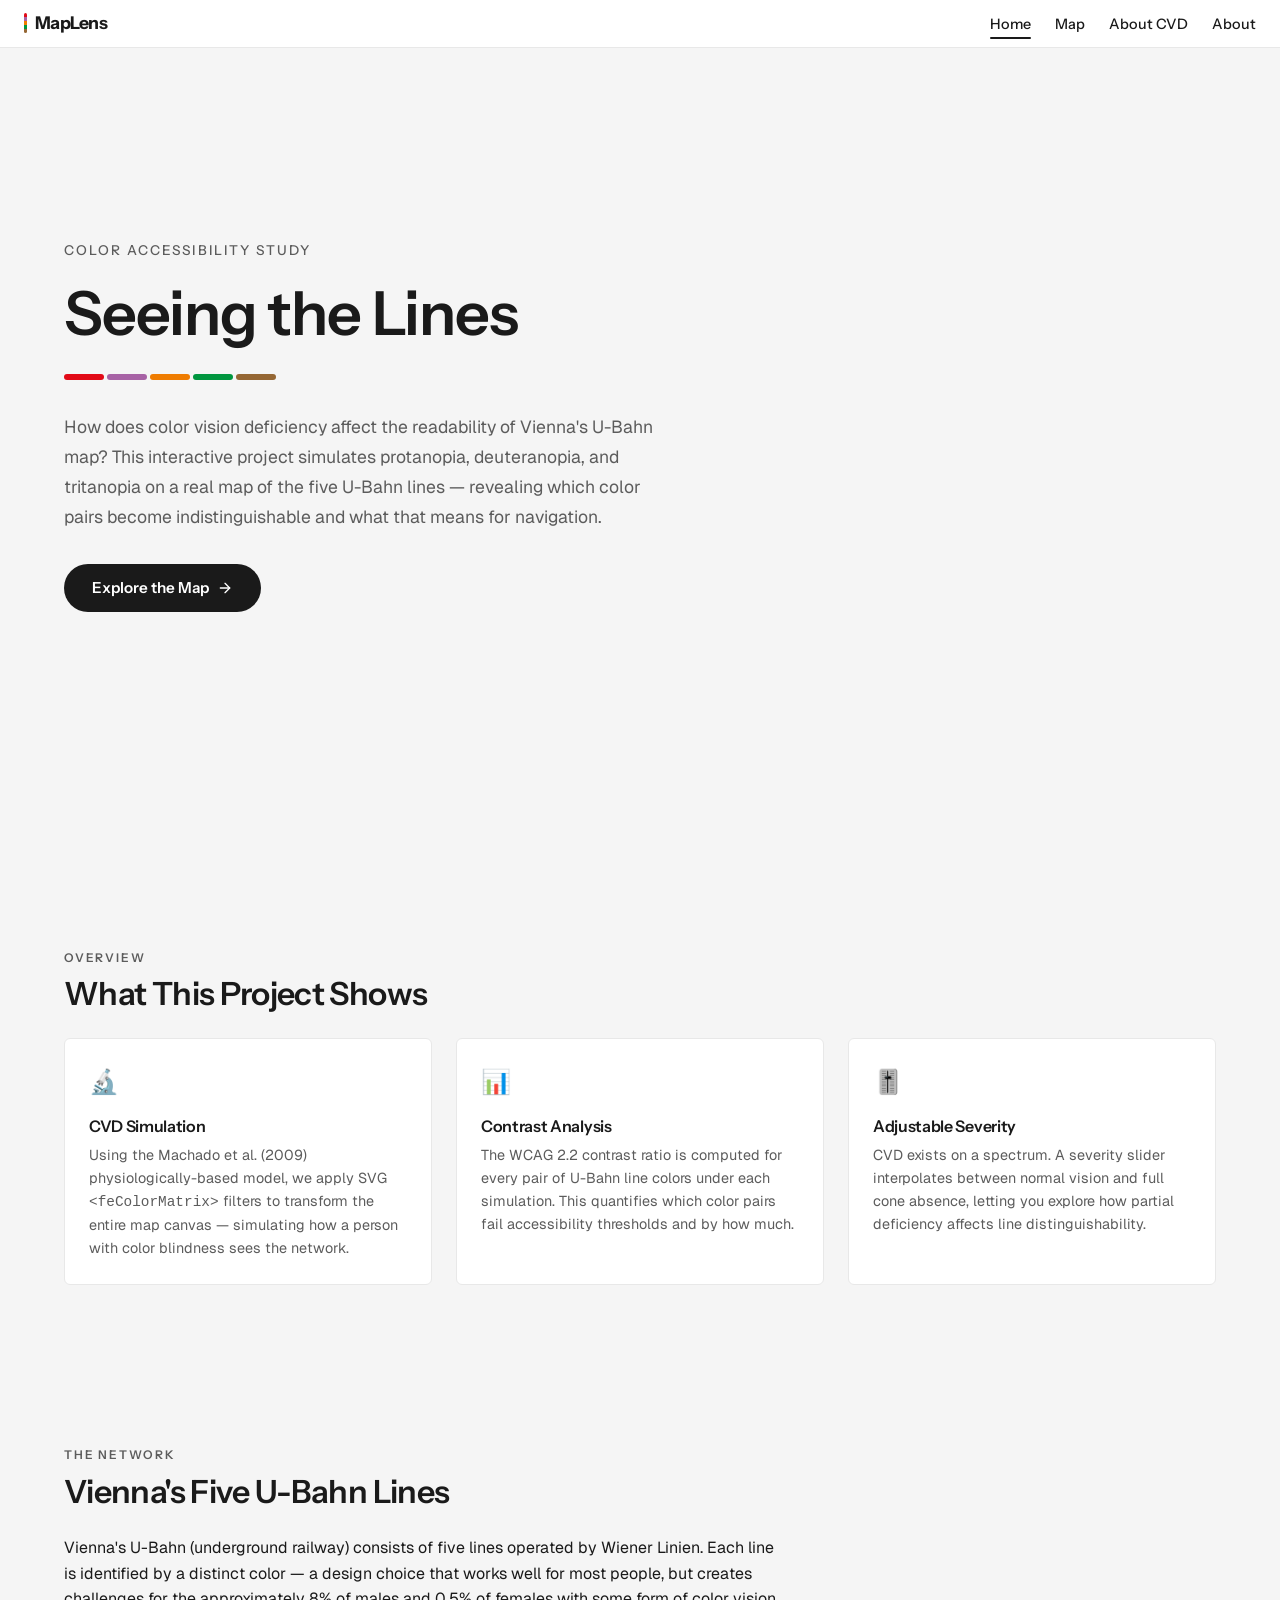
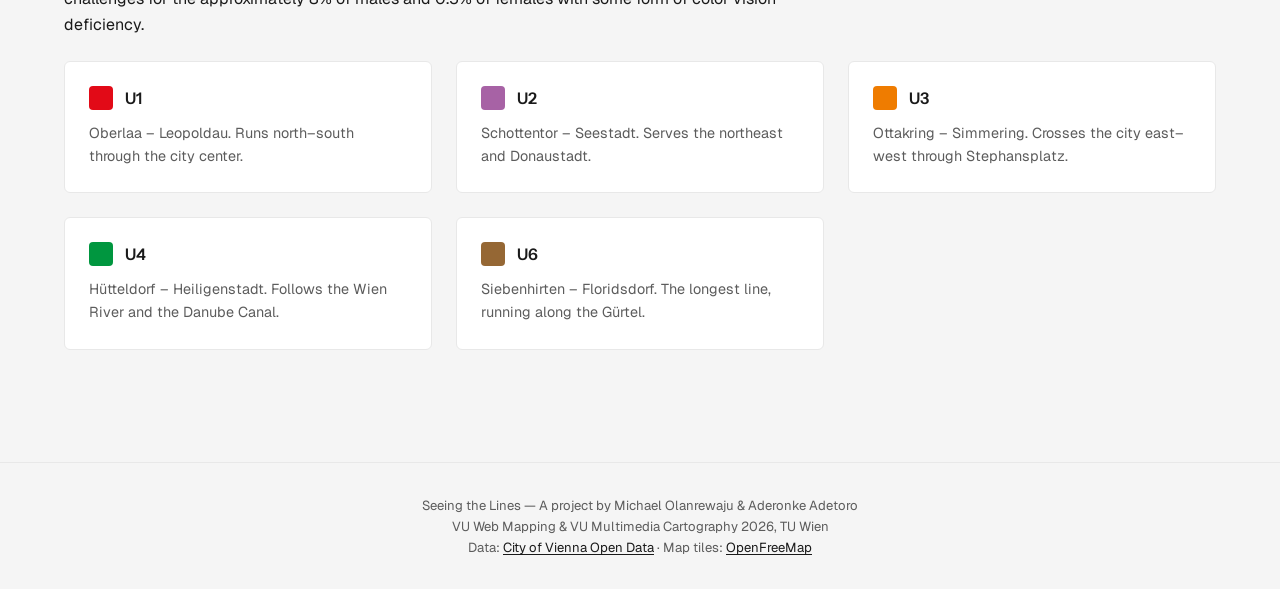
==== index.html @ b5b38052 "Update navigation logo text to "MapLens" and adjust font link in map.html" ====
<!DOCTYPE html>
<html lang="en">
<head>
    <meta charset="UTF-8">
    <meta name="viewport" content="width=device-width, initial-scale=1.0">
    <title>Seeing the Lines — Color Accessibility of Vienna's U-Bahn Map</title>
    <meta name="description" content="An interactive simulation of how color vision deficiency affects the readability of Vienna's U-Bahn network map.">
    <link rel="icon" type="image/jpg" href="Maplens.png" />

    <!-- Google Fonts: Instrument Sans (display), Geist (body) -->
    <link rel="preconnect" href="https://fonts.googleapis.com">
    <link rel="preconnect" href="https://fonts.gstatic.com" crossorigin>
    <link href="https://fonts.googleapis.com/css2?family=Geist:wght@400;500;600&family=Instrument+Sans:wght@400;500;600;700&display=swap" rel="stylesheet">

    <!-- Project stylesheet -->
    <link rel="stylesheet" href="style.css">
</head>
<body>

    <!-- ===== Navigation ===== -->
    <nav class="nav" aria-label="Main navigation">
        <a href="index.html" class="nav__logo">
            <span class="nav__logo-bar" aria-hidden="true"></span>
            MapLens
        </a>
        <button class="nav__toggle" aria-label="Toggle navigation menu">
            <span></span><span></span><span></span>
        </button>
        <ul class="nav__links">
            <li><a href="index.html" class="active">Home</a></li>
            <li><a href="map.html">Map</a></li>
            <li><a href="about-cvd.html">About CVD</a></li>
            <li><a href="about.html">About</a></li>
        </ul>
    </nav>


    <!-- ===== Hero Section ===== -->
    <main>
        <section class="hero" aria-label="Introduction">
            <p class="hero__subtitle">Color Accessibility Study</p>
            <h1 class="hero__title">Seeing the Lines</h1>

            <!-- U-Bahn color swatches — visual identity element -->
            <div class="hero__swatches" aria-hidden="true">
                <div class="hero__swatch" style="background: #E20A17;"></div>
                <div class="hero__swatch" style="background: #A762A5;"></div>
                <div class="hero__swatch" style="background: #EF7C00;"></div>
                <div class="hero__swatch" style="background: #00963F;"></div>
                <div class="hero__swatch" style="background: #956734;"></div>
            </div>

            <p class="hero__description">
                How does color vision deficiency affect the readability of 
                Vienna's U-Bahn map? This interactive project simulates 
                protanopia, deuteranopia, and tritanopia on a real map of the 
                five U-Bahn lines — revealing which color pairs become 
                indistinguishable and what that means for navigation.
            </p>

            <a href="map.html" class="hero__cta">
                Explore the Map
                <!-- Arrow icon (inline SVG for no external dependency) -->
                <svg xmlns="http://www.w3.org/2000/svg" viewBox="0 0 24 24" 
                     fill="none" stroke="currentColor" stroke-width="2" 
                     stroke-linecap="round" stroke-linejoin="round">
                    <line x1="5" y1="12" x2="19" y2="12"></line>
                    <polyline points="12 5 19 12 12 19"></polyline>
                </svg>
            </a>
        </section>


        <!-- ===== What This Project Shows ===== -->
        <section class="page-content section" aria-label="Project overview">
            <p class="section__label">Overview</p>
            <h2 class="section__title">What This Project Shows</h2>

            <div class="card-grid">
                <!-- Card 1: CVD Simulation -->
                <div class="card">
                    <div class="card__icon" aria-hidden="true">🔬</div>
                    <h3 class="card__title">CVD Simulation</h3>
                    <p class="card__text">
                        Using the Machado et al. (2009) physiologically-based model, 
                        we apply SVG <code>&lt;feColorMatrix&gt;</code> filters to 
                        transform the entire map canvas — simulating how a person 
                        with color blindness sees the network.
                    </p>
                </div>

                <!-- Card 2: Contrast Analysis -->
                <div class="card">
                    <div class="card__icon" aria-hidden="true">📊</div>
                    <h3 class="card__title">Contrast Analysis</h3>
                    <p class="card__text">
                        The WCAG 2.2 contrast ratio is computed for every pair of 
                        U-Bahn line colors under each simulation. This quantifies 
                        which color pairs fail accessibility thresholds and by 
                        how much.
                    </p>
                </div>

                <!-- Card 3: Severity Control -->
                <div class="card">
                    <div class="card__icon" aria-hidden="true">🎚️</div>
                    <h3 class="card__title">Adjustable Severity</h3>
                    <p class="card__text">
                        CVD exists on a spectrum. A severity slider interpolates 
                        between normal vision and full cone absence, letting you 
                        explore how partial deficiency affects line 
                        distinguishability.
                    </p>
                </div>
            </div>
        </section>


        <!-- ===== The Vienna U-Bahn Network ===== -->
        <section class="page-content section" aria-label="U-Bahn network">
            <p class="section__label">The Network</p>
            <h2 class="section__title">Vienna's Five U-Bahn Lines</h2>
            <p>
                Vienna's U-Bahn (underground railway) consists of five lines 
                operated by Wiener Linien. Each line is identified by a distinct 
                color — a design choice that works well for most people, but 
                creates challenges for the approximately 8% of males and 0.5% 
                of females with some form of color vision deficiency.
            </p>

            <div class="card-grid mt-lg">
                <div class="card">
                    <div style="display:flex; align-items:center; gap:12px; margin-bottom:12px;">
                        <span style="width:24px;height:24px;border-radius:4px;background:#E20A17;flex-shrink:0;"></span>
                        <h3 class="card__title" style="margin:0;">U1</h3>
                    </div>
                    <p class="card__text">Oberlaa – Leopoldau. Runs north–south through the city center.</p>
                </div>
                <div class="card">
                    <div style="display:flex; align-items:center; gap:12px; margin-bottom:12px;">
                        <span style="width:24px;height:24px;border-radius:4px;background:#A762A5;flex-shrink:0;"></span>
                        <h3 class="card__title" style="margin:0;">U2</h3>
                    </div>
                    <p class="card__text">Schottentor – Seestadt. Serves the northeast and Donaustadt.</p>
                </div>
                <div class="card">
                    <div style="display:flex; align-items:center; gap:12px; margin-bottom:12px;">
                        <span style="width:24px;height:24px;border-radius:4px;background:#EF7C00;flex-shrink:0;"></span>
                        <h3 class="card__title" style="margin:0;">U3</h3>
                    </div>
                    <p class="card__text">Ottakring – Simmering. Crosses the city east–west through Stephansplatz.</p>
                </div>
                <div class="card">
                    <div style="display:flex; align-items:center; gap:12px; margin-bottom:12px;">
                        <span style="width:24px;height:24px;border-radius:4px;background:#00963F;flex-shrink:0;"></span>
                        <h3 class="card__title" style="margin:0;">U4</h3>
                    </div>
                    <p class="card__text">Hütteldorf – Heiligenstadt. Follows the Wien River and the Danube Canal.</p>
                </div>
                <div class="card">
                    <div style="display:flex; align-items:center; gap:12px; margin-bottom:12px;">
                        <span style="width:24px;height:24px;border-radius:4px;background:#956734;flex-shrink:0;"></span>
                        <h3 class="card__title" style="margin:0;">U6</h3>
                    </div>
                    <p class="card__text">Siebenhirten – Floridsdorf. The longest line, running along the Gürtel.</p>
                </div>
            </div>
        </section>
    </main>


    <!-- ===== Footer ===== -->
    <footer class="footer">
        <p>
            Seeing the Lines — A project by Michael Olanrewaju &amp; Aderonke Adetoro<br>
            VU Web Mapping &amp; VU Multimedia Cartography 2026, TU Wien<br>
            Data: <a href="https://www.data.gv.at/" target="_blank" rel="noopener">City of Vienna Open Data</a> · 
            Map tiles: <a href="https://openfreemap.org/" target="_blank" rel="noopener">OpenFreeMap</a>
        </p>
    </footer>

    <!-- Navigation toggle script -->
    <script src="js/app.js"></script>
</body>
</html>
---- style.css ----
/* ---------- CSS Custom Properties (Design Tokens) ---------- */
:root {
    /* Grayscale palette */
    --color-bg: #f5f5f5;
    --color-bg-alt: #eaeaea;
    --color-surface: #ffffff;
    --color-text: #1a1a1a;
    --color-text-muted: #5c5c5c;
    --color-border: #d4d4d4;
    --color-border-light: #e8e8e8;

    /* Official Wiener Linien U-Bahn colors */
    --u1-color: #E20A17;
    /* Red */
    --u2-color: #A762A5;
    /* Purple/Violet */
    --u3-color: #EF7C00;
    /* Orange */
    --u4-color: #00963F;
    /* Green */
    --u6-color: #956734;
    /* Brown */

    /* Typography */
    --font-display: 'Instrument Sans', sans-serif;
    --font-body: 'Geist', sans-serif;

    /* Spacing scale (4px base) */
    --space-xs: 4px;
    --space-sm: 8px;
    --space-md: 16px;
    --space-lg: 24px;
    --space-xl: 32px;
    --space-2xl: 48px;
    --space-3xl: 64px;

    /* Layout */
    --max-width: 1200px;
    --nav-height: 48px;
    --border-radius: 6px;

    /* Transitions */
    --transition-fast: 150ms ease;
    --transition-base: 250ms ease;
}


/* ---------- Reset & Base ---------- */
*,
*::before,
*::after {
    margin: 0;
    padding: 0;
    box-sizing: border-box;
}

html {
    font-size: 16px;
    scroll-behavior: smooth;
    -webkit-font-smoothing: antialiased;
    -moz-osx-font-smoothing: grayscale;
}

body {
    font-family: var(--font-body);
    color: var(--color-text);
    background-color: var(--color-bg);
    line-height: 1.6;
    min-height: 100vh;
}

img {
    max-width: 100%;
    height: auto;
    display: block;
}

a {
    color: var(--color-text);
    text-decoration: none;
    transition: opacity var(--transition-fast);
}

a:hover {
    opacity: 0.7;
}


/* ---------- Typography ---------- */
h1,
h2,
h3,
h4 {
    font-family: var(--font-display);
    font-weight: 600;
    line-height: 1.2;
    letter-spacing: -0.02em;
}

h1 {
    font-size: clamp(1.8rem, 4vw, 2.8rem);
}

h2 {
    font-size: clamp(1.4rem, 3vw, 2rem);
}

h3 {
    font-size: clamp(1.1rem, 2vw, 1.4rem);
}

p {
    max-width: 65ch;
    /* Optimal line length for readability */
}


/* ---------- Navigation ---------- */
.nav {
    position: fixed;
    top: 0;
    left: 0;
    right: 0;
    height: var(--nav-height);
    background: var(--color-surface);
    border-bottom: 1px solid var(--color-border-light);
    display: flex;
    align-items: center;
    justify-content: space-between;
    padding: 0 var(--space-lg);
    z-index: 1000;
}

.nav__logo {
    font-family: var(--font-display);
    font-size: 1.1rem;
    font-weight: 700;
    letter-spacing: -0.03em;
    display: flex;
    align-items: center;
    gap: var(--space-sm);
}

/* Small colored bar next to logo — visual identity element */
.nav__logo-bar {
    width: 3px;
    height: 20px;
    border-radius: 2px;
    background: linear-gradient(to bottom,
            var(--u1-color) 0%,
            var(--u1-color) 20%,
            var(--u2-color) 20%,
            var(--u2-color) 40%,
            var(--u3-color) 40%,
            var(--u3-color) 60%,
            var(--u4-color) 60%,
            var(--u4-color) 80%,
            var(--u6-color) 80%,
            var(--u6-color) 100%);
}

.nav__links {
    display: flex;
    gap: var(--space-lg);
    list-style: none;
}

.nav__links a {
    font-family: var(--font-display);
    font-size: 0.9rem;
    font-weight: 500;
    padding: var(--space-xs) 0;
    position: relative;
}

/* Active page underline indicator */
.nav__links a.active::after {
    content: '';
    position: absolute;
    bottom: -2px;
    left: 0;
    right: 0;
    height: 2px;
    background: var(--color-text);
    border-radius: 1px;
}

/* Mobile hamburger menu button */
.nav__toggle {
    display: none;
    background: none;
    border: none;
    cursor: pointer;
    padding: var(--space-sm);
}

.nav__toggle span {
    display: block;
    width: 22px;
    height: 2px;
    background: var(--color-text);
    margin: 5px 0;
    transition: var(--transition-base);
}


/* ---------- Page Layout ---------- */
.page-content {
    margin-top: var(--nav-height);
    padding: var(--space-2xl) var(--space-lg);
    max-width: var(--max-width);
    margin-left: auto;
    margin-right: auto;
}


/* ---------- Hero Section (index.html) ---------- */
.hero {
    min-height: calc(100vh - var(--nav-height));
    display: flex;
    flex-direction: column;
    justify-content: center;
    align-items: flex-start;
    padding: var(--space-3xl) var(--space-lg);
    max-width: var(--max-width);
    margin: 0 auto;
}

.hero__subtitle {
    font-family: var(--font-display);
    font-size: 0.85rem;
    font-weight: 500;
    text-transform: uppercase;
    letter-spacing: 0.15em;
    color: var(--color-text-muted);
    margin-bottom: var(--space-md);
}

.hero__title {
    font-size: clamp(2.2rem, 5vw, 3.8rem);
    margin-bottom: var(--space-lg);
    max-width: 14ch;
}

.hero__description {
    font-size: 1.1rem;
    color: var(--color-text-muted);
    max-width: 50ch;
    margin-bottom: var(--space-xl);
    line-height: 1.7;
}

/* Color swatch strip on the hero page */
.hero__swatches {
    display: flex;
    gap: 3px;
    margin-bottom: var(--space-xl);
}

.hero__swatch {
    width: 40px;
    height: 6px;
    border-radius: 3px;
}

.hero__cta {
    display: inline-flex;
    align-items: center;
    gap: var(--space-sm);
    font-family: var(--font-display);
    font-weight: 600;
    font-size: 0.95rem;
    padding: 12px 28px;
    background: var(--color-text);
    color: var(--color-surface);
    border-radius: 32px;
    transition: var(--transition-base);
}

.hero__cta:hover {
    opacity: 1;
    transform: translateY(-1px);
    box-shadow: 0 4px 12px rgba(28, 28, 28, 0.15);
}

.hero__cta svg {
    width: 16px;
    height: 16px;
}


/* ---------- Section blocks ---------- */
.section {
    margin-bottom: var(--space-3xl);
}

.section__label {
    font-family: var(--font-display);
    font-size: 0.75rem;
    font-weight: 600;
    text-transform: uppercase;
    letter-spacing: 0.15em;
    color: var(--color-text-muted);
    margin-bottom: var(--space-sm);
}

.section__title {
    margin-bottom: var(--space-lg);
}


/* ---------- Card grid ---------- */
.card-grid {
    display: grid;
    grid-template-columns: repeat(auto-fit, minmax(280px, 1fr));
    gap: var(--space-lg);
    margin-top: var(--space-lg);
}

.card {
    background: var(--color-surface);
    border: 1px solid var(--color-border-light);
    border-radius: var(--border-radius);
    padding: var(--space-lg);
    transition: var(--transition-base);
}

.card:hover {
    box-shadow: 0 2px 12px rgba(0, 0, 0, 0.06);
}

.card__icon {
    font-size: 1.5rem;
    margin-bottom: var(--space-md);
}

.card__title {
    font-family: var(--font-display);
    font-size: 1rem;
    font-weight: 600;
    margin-bottom: var(--space-sm);
}

.card__text {
    font-size: 0.9rem;
    color: var(--color-text-muted);
    line-height: 1.6;
}


/* ---------- Map page ---------- */
.map-body {
    overflow: hidden;
}

.map-wrap {
    position: fixed;
    top: var(--nav-height);
    left: 0;
    right: 0;
    bottom: 0;
}

#map {
    width: 100%;
    height: 100%;
}

/* =====================================================
   SIMULATOR PANEL  (top-left, 297×330px from Figma)
   ===================================================== */
.sim-panel {
    position: absolute;
    top: 14px;
    left: 14px;
    width: 340px;
    border-radius: 12px;
    overflow: hidden;
    box-shadow: 0 2px 12px rgba(0, 0, 0, 0.12), 0 0 0 1px rgba(0, 0, 0, 0.07);
    z-index: 100;
}

/* Header: 297×40px, padding 10px all sides, gap 16px */
.sim-panel__header {
    display: flex;
    align-items: center;
    justify-content: space-between;
    padding: 10px;
    background: #ffffff;
    gap: 16px;
    min-height: 40px;
}


.sim-panel__logo-text {
    font-family: var(--font-body);
    font-size: 14px;
    font-weight: 500;
    line-height: 16px;
    color: #111419;
}

.sim-panel__collapse {
    background: none;
    border: none;
    cursor: pointer;
    padding: 0;
    display: flex;
    align-items: center;
    justify-content: center;
    flex-shrink: 0;
    opacity: 0.75;
    transition: opacity 150ms ease;
}

.sim-panel__collapse:hover {
    opacity: 1;
}

/* Body: 297×290px, border-top 1px #f9f9fa, padding 8 10 10 10, gap 16 */
.sim-panel__body {
    background: #ffffff;
    border-top: 1px solid #eeeeee;
    padding: 8px 10px 10px;
    display: flex;
    flex-direction: column;
    gap: 16px;
}

.sim-panel__body.hidden {
    display: none;
}

/* Each logical group within the body, gap 8px */
.sim-group {
    display: flex;
    flex-direction: column;
    gap: 8px;
}

/* Description text: Inter 500 12px, #333b4a, lh 16px */
.sim-desc {
    font-family: 'Inter', sans-serif;
    font-size: 12px;
    font-weight: 500;
    line-height: 16px;
    color: #333b4a;
    max-width: none;
    margin: 0;
}

/* Section label: Geist 600 12px, #333b4a, lh 16px */
.sim-label {
    font-family: 'Geist', sans-serif;
    font-size: 12px;
    font-weight: 600;
    line-height: 16px;
    color: #333b4a;
    max-width: none;
    margin: 0;
}

/* =====================================================
   SEGMENTED TABS  (277×28px container, bg #ebedf0, r=4, p=2, gap=4)
   Active tab: white bg, border #dbdde3, #111419 text
   Inactive: transparent bg, #768196 text
   Dividers between tabs: 1px #dbdde3 line
   ===================================================== */
.seg-tabs {
    position: relative;
    display: flex;
    align-items: center;
    background: #ebedf0;
    border-radius: 4px;
    padding: 2px;
    gap: 0;
}

/* Sliding pill — moves via CSS custom props set from JS */
.seg-tabs::before {
    content: '';
    position: absolute;
    top: 2px;
    left: 2px;
    height: calc(100% - 4px);
    width: var(--tab-width, 0px);
    transform: translateX(var(--tab-offset, 0px));
    background: #ffffff;
    border-radius: 3px;
    border: 1px solid #dbdde3;
    transition: transform 220ms cubic-bezier(0.4, 0, 0.2, 1),
                width 220ms cubic-bezier(0.4, 0, 0.2, 1);
    pointer-events: none;
    z-index: 0;
}

/* Suppress transition on initial paint */
.seg-tabs[style*="--no-transition"]::before {
    transition: none;
}

.seg-tab {
    position: relative;
    z-index: 1;
    flex: 1;
    padding: 4px 8px;
    border: 1px solid transparent;
    border-radius: 4px;
    background: transparent;
    cursor: pointer;
    font-family: 'Inter', sans-serif;
    font-size: 12px;
    font-weight: 500;
    line-height: 16px;
    color: #768196;
    transition: color 220ms ease;
    white-space: nowrap;
    text-align: center;
}

.seg-tab.active {
    color: #111419;
}

/* Thin divider between tabs */
.seg-divider {
    display: block;
    width: 1px;
    height: 16px;
    background: #dbdde3;
    flex-shrink: 0;
    transition: opacity 220ms ease;
    z-index: 1;
}

/* Hide divider adjacent to the active tab */
.seg-tab.active + .seg-divider,
.seg-divider:has(+ .seg-tab.active) {
    opacity: 0;
}

/* =====================================================
   SEVERITY SLIDER  (Frame 1000002502: 277×22px)
   Track: 220×12px — base #e2e4e8, active #02051f
   Knob: 12×12px white circle, border #747c90 0.2px
   Badge: 40×22px, bg #ebedf0, r=4, Geist 500 11px
   ===================================================== */
.slider-sublabels {
    display: flex;
    justify-content: space-between;
}

.slider-sublabels span {
    font-family: 'Geist', sans-serif;
    font-size: 11px;
    font-weight: 400;
    line-height: 14px;
    color: #333b4a;
}

.slider-row {
    display: flex;
    align-items: center;
    gap: 17px;
}

input[type="range"] {
    -webkit-appearance: none;
    appearance: none;
    flex: 1;
    height: 4px;
    background: linear-gradient(to right, #02051f 50%, #e2e4e8 50%);
    border-radius: 2px;
    outline: none;
    cursor: pointer;
}

input[type="range"]::-webkit-slider-thumb {
    -webkit-appearance: none;
    width: 12px;
    height: 12px;
    border-radius: 50%;
    background: #ffffff;
    cursor: pointer;
    border: 0.2px solid #747c90;
    box-shadow: 0 1px 4px rgba(0, 0, 0, 0.18);
}

input[type="range"]::-moz-range-thumb {
    width: 12px;
    height: 12px;
    border-radius: 50%;
    background: #ffffff;
    cursor: pointer;
    border: 0.2px solid #747c90;
    box-shadow: 0 1px 4px rgba(0, 0, 0, 0.18);
    border: none;
}

/* Percentage badge: 40×22px, bg #ebedf0, r=4, p=4 8, Geist 500 11px */
.severity-badge {
    background: #ebedf0;
    border-radius: 4px;
    padding: 4px 8px;
    font-family: 'Geist', sans-serif;
    font-size: 11px;
    font-weight: 500;
    line-height: 14px;
    color: #111419;
    white-space: nowrap;
    flex-shrink: 0;
    min-width: 40px;
    text-align: center;
}

/* =====================================================
   CVD INFO BOX  (277×80px, bg #f9f9fa, border 0.5px #dbdde3, r=8, p=8)
   Inter 500 12px, lh 16px, color #333b4a
   Title bold #111419
   ===================================================== */
.cvd-info-box {
    background: #f9f9fa;
    border: 0.5px solid #dbdde3;
    border-radius: 8px;
    padding: 8px;
    font-family: 'Inter', sans-serif;
    font-size: 12px;
    font-weight: 500;
    line-height: 16px;
    color: #333b4a;
}

.cvd-info-box__title {
    font-weight: 700;
    color: #111419;
}

/* =====================================================
   MAP CONTROLS  (top-right, Frame 20: 40×196px, gap=16)
   Sidebar btn: 40×40, r=32 (full circle), white bg
   Zoom group: + top r=26.67 top only, − bottom no radius, border #dbdde3 0.6px
   Compass: 40×40, r=32 (full circle), white bg, gap=20 below zoom
   ===================================================== */
.map-controls {
    position: absolute;
    top: 16px;
    right: 16px;
    display: flex;
    flex-direction: column;
    align-items: center;
    gap: 16px;
    z-index: 100;
}

.map-ctrl {
    width: 40px;
    height: 40px;
    background: #ffffff;
    border: none;
    cursor: pointer;
    display: flex;
    align-items: center;
    justify-content: center;
    transition: background 150ms ease;
    box-shadow: 0 1px 4px rgba(0, 0, 0, 0.08), 0 0 0 1px rgba(0, 0, 0, 0.06);
}

.map-ctrl:hover {
    background: #f5f5f7;
}

/* Fully-rounded buttons */
.map-ctrl--round {
    border-radius: 32px;
}

/* Zoom group: + and − share one rounded-rectangle shape */
.map-ctrl-zoom {
    display: flex;
    flex-direction: column;
    box-shadow: 0 1px 4px rgba(0, 0, 0, 0.08), 0 0 0 1px rgba(0, 0, 0, 0.06);
    border-radius: 26.67px 26.67px 0 0;
    overflow: hidden;
}

.map-ctrl-zoom .map-ctrl {
    box-shadow: none;
    border-radius: 0;
}

.map-ctrl--zoom-in {
    border-radius: 26.67px 26.67px 0 0 !important;
    border-bottom: 0.6px solid #dbdde3 !important;
}

.map-ctrl--zoom-out {
    border-radius: 0px 0px 26.67px 26.67px !important;
}

/* =====================================================
   LEGEND PILL  (bottom-center, Frame 33: 493×30px)
   bg #ffffff, r=8, p=8, gap=16, HORIZONTAL
   Each item: [orig 14×14 r=4] [1px divider #333b4a] [sim 14×14 r=4] [Geist 600 11px label]
   gap between swatches group and label: 4px
   ===================================================== */
.legend-bar {
    position: absolute;
    bottom: 20px;
    left: 50%;
    transform: translateX(-50%);
    display: flex;
    align-items: center;
    gap: 16px;
    background: #ffffff;
    border-radius: 8px;
    padding: 8px;
    box-shadow: 0 0px 16px 8px rgba(37, 42, 52, 0.05);
    z-index: 100;
    white-space: nowrap;
}

.legend-bar__item {
    display: flex;
    align-items: center;
    gap: 3px;
}

.legend-bar__orig,
.legend-bar__sim {
    display: block;
    width: 14px;
    height: 14px;
    flex-shrink: 0;
}

.legend-bar__orig {
    border-radius: 4px;
}

.legend-bar__sim {
    border-radius: 4px;
    transition: background-color 250ms ease;
}

/* Short horizontal line between orig and sim swatches */
.legend-bar__line {
    display: block;
    width: 10px;
    height: 1.5px;
    background: #9aa0ab;
    flex-shrink: 0;
}

/* Normal mode: hide the sim swatch and connecting line */
.legend-bar--normal .legend-bar__line,
.legend-bar--normal .legend-bar__sim {
    display: none;
}

/* Label: Geist 600 11px, lh=14px, #111419 */
.legend-bar__name {
    font-family: 'Geist', sans-serif;
    font-size: 11px;
    font-weight: 600;
    line-height: 14px;
    color: #111419;
}


/* ---------- Content Pages ---------- */
.content-page {
    padding-top: var(--space-2xl);
    padding-bottom: var(--space-3xl);
}

.content-page h2 {
    margin-top: var(--space-2xl);
    margin-bottom: var(--space-md);
}

.content-page h3 {
    margin-top: var(--space-xl);
    margin-bottom: var(--space-sm);
}

.content-page p {
    margin-bottom: var(--space-md);
    color: var(--color-text-muted);
}

.content-page ul,
.content-page ol {
    margin-bottom: var(--space-md);
    padding-left: var(--space-lg);
    color: var(--color-text-muted);
}

.content-page li {
    margin-bottom: var(--space-sm);
}

/* Reference list styling */
.references {
    list-style: none;
    padding-left: 0;
}

.references li {
    padding-left: var(--space-lg);
    text-indent: calc(-1 * var(--space-lg));
    font-size: 0.88rem;
    line-height: 1.7;
    margin-bottom: var(--space-md);
}


/* ---------- Footer ---------- */
.footer {
    border-top: 1px solid var(--color-border-light);
    padding: var(--space-xl) var(--space-lg);
    text-align: center;
    font-size: 0.82rem;
    color: var(--color-text-muted);
    display: flex;
    justify-content: center;
    align-items: center;
    gap: var(--space-sm);
    flex-wrap: wrap;
}

.footer a {
    text-decoration: underline;
    text-underline-offset: 2px;
}


/* ---------- Responsive Breakpoints ---------- */

@media (max-width: 600px) {
    .nav__toggle {
        display: block;
    }

    .nav__links {
        display: none;
        position: absolute;
        top: var(--nav-height);
        left: 0;
        right: 0;
        background: var(--color-surface);
        flex-direction: column;
        padding: var(--space-md) var(--space-lg);
        border-bottom: 1px solid var(--color-border-light);
        gap: var(--space-md);
        z-index: 1001;
    }

    .nav__links.open {
        display: flex;
    }

    .sim-panel {
        left: 8px;
        top: 8px;
        width: calc(100vw - 16px);
        max-width: 297px;
    }

    .map-controls {
        top: 8px;
        right: 8px;
    }

    .legend-bar {
        bottom: 12px;
        gap: 10px;
        padding: 7px 10px;
        flex-wrap: wrap;
        justify-content: center;
        max-width: calc(100vw - 32px);
    }

    .hero {
        padding: var(--space-xl) var(--space-md);
    }

    .hero__title {
        font-size: 1.8rem;
    }

    .card-grid {
        grid-template-columns: 1fr;
    }
}


/* ---------- Utility Classes ---------- */
.visually-hidden {
    position: absolute;
    width: 1px;
    height: 1px;
    margin: -1px;
    padding: 0;
    overflow: hidden;
    clip: rect(0, 0, 0, 0);
    border: 0;
}

.text-muted {
    color: var(--color-text-muted);
}

.mt-lg {
    margin-top: var(--space-lg);
}

.mb-lg {
    margin-bottom: var(--space-lg);
}
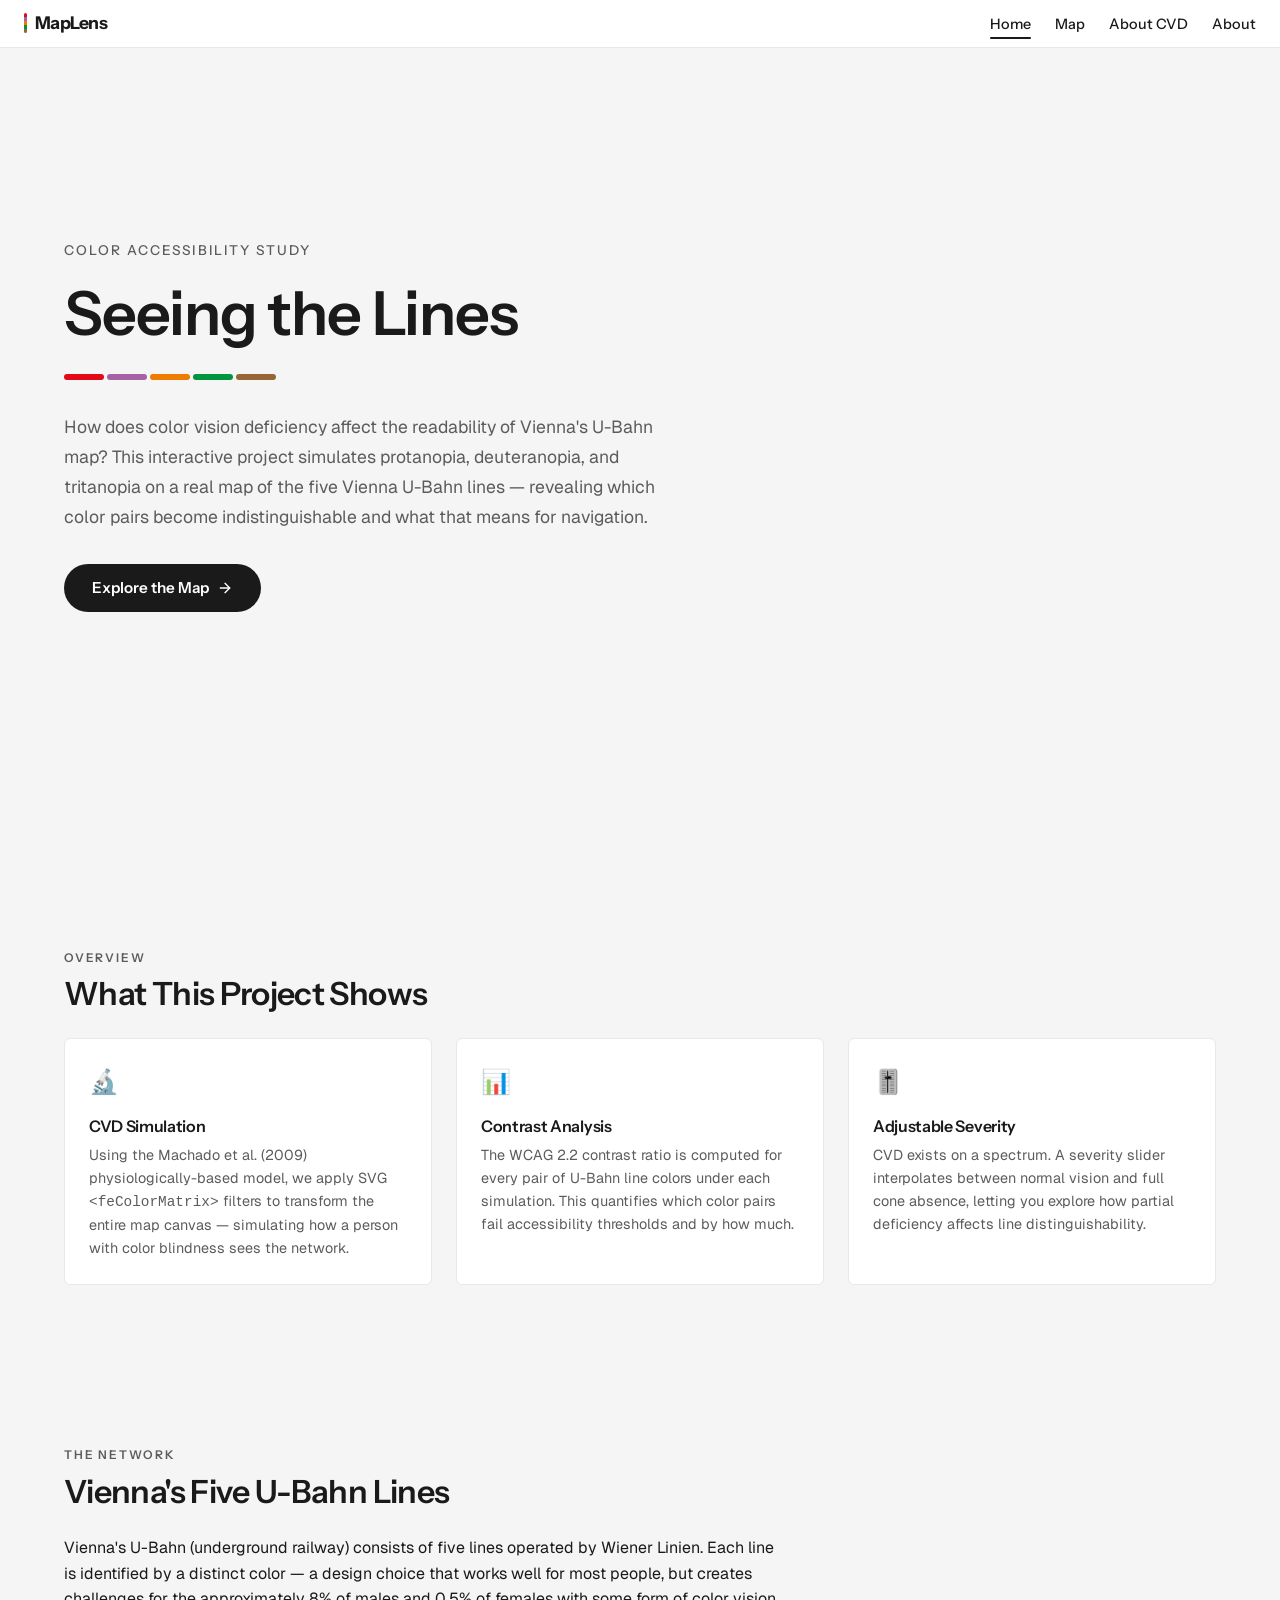
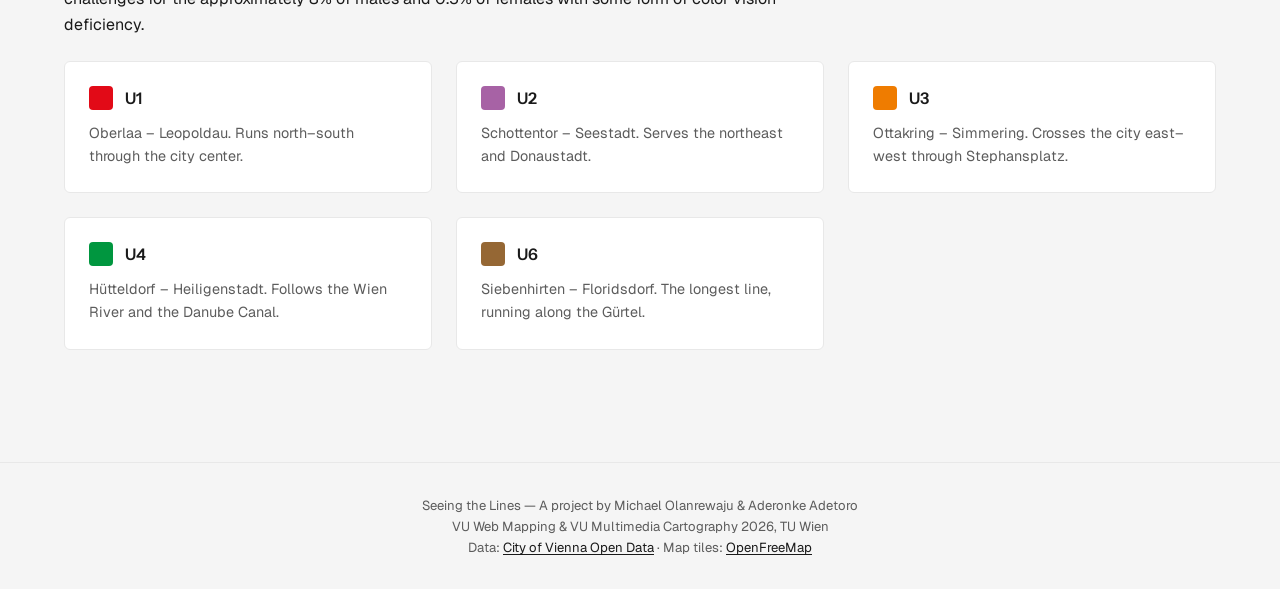
==== commit 8489ceb3: "all codes and README updated for functionality and page content consistency" ====
--- a/index.html
+++ b/index.html
@@ -3,7 +3,7 @@
 <head>
     <meta charset="UTF-8">
     <meta name="viewport" content="width=device-width, initial-scale=1.0">
-    <title>Seeing the Lines — Color Accessibility of Vienna's U-Bahn Map</title>
+    <title>MapLens — Color Accessibility of Vienna's U-Bahn Map</title>
     <meta name="description" content="An interactive simulation of how color vision deficiency affects the readability of Vienna's U-Bahn network map.">
     <link rel="icon" type="image/jpg" href="Maplens.png" />
 
@@ -17,7 +17,7 @@
 </head>
 <body>
 
-    <!-- ===== Navigation ===== -->
+    <!-- Navigation -->
     <nav class="nav" aria-label="Main navigation">
         <a href="index.html" class="nav__logo">
             <span class="nav__logo-bar" aria-hidden="true"></span>
@@ -35,7 +35,7 @@
     </nav>
 
 
-    <!-- ===== Hero Section ===== -->
+    <!-- Hero Section -->
     <main>
         <section class="hero" aria-label="Introduction">
             <p class="hero__subtitle">Color Accessibility Study</p>
@@ -54,7 +54,7 @@
                 How does color vision deficiency affect the readability of 
                 Vienna's U-Bahn map? This interactive project simulates 
                 protanopia, deuteranopia, and tritanopia on a real map of the 
-                five U-Bahn lines — revealing which color pairs become 
+                five Vienna U-Bahn lines — revealing which color pairs become 
                 indistinguishable and what that means for navigation.
             </p>
 
@@ -71,7 +71,7 @@
         </section>
 
 
-        <!-- ===== What This Project Shows ===== -->
+        <!-- What This Project Shows -->
         <section class="page-content section" aria-label="Project overview">
             <p class="section__label">Overview</p>
             <h2 class="section__title">What This Project Shows</h2>
@@ -116,7 +116,7 @@
         </section>
 
 
-        <!-- ===== The Vienna U-Bahn Network ===== -->
+        <!-- The Vienna U-Bahn Network -->
         <section class="page-content section" aria-label="U-Bahn network">
             <p class="section__label">The Network</p>
             <h2 class="section__title">Vienna's Five U-Bahn Lines</h2>
@@ -169,7 +169,7 @@
     </main>
 
 
-    <!-- ===== Footer ===== -->
+    <!-- Footer -->
     <footer class="footer">
         <p>
             Seeing the Lines — A project by Michael Olanrewaju &amp; Aderonke Adetoro<br>
@@ -179,7 +179,7 @@
         </p>
     </footer>
 
-    <!-- Navigation toggle script -->
-    <script src="js/app.js"></script>
+    <!-- Navigation toggle script for responsive hamburger-->
+    <script src="app.js"></script>
 </body>
 </html>
--- a/style.css
+++ b/style.css
@@ -594,7 +594,7 @@
     cursor: pointer;
     border: 0.2px solid #747c90;
     box-shadow: 0 1px 4px rgba(0, 0, 0, 0.18);
-    border: none;
+    /*border: none;*/
 }
 
 /* Percentage badge: 40×22px, bg #ebedf0, r=4, p=4 8, Geist 500 11px */
@@ -674,12 +674,12 @@
     border-radius: 32px;
 }
 
-/* Zoom group: + and − share one rounded-rectangle shape */
+/* Zoom group: + and − share one fully-rounded pill shape */
 .map-ctrl-zoom {
     display: flex;
     flex-direction: column;
     box-shadow: 0 1px 4px rgba(0, 0, 0, 0.08), 0 0 0 1px rgba(0, 0, 0, 0.06);
-    border-radius: 26.67px 26.67px 0 0;
+    border-radius: 32px;
     overflow: hidden;
 }
 
@@ -689,12 +689,11 @@
 }
 
 .map-ctrl--zoom-in {
-    border-radius: 26.67px 26.67px 0 0 !important;
     border-bottom: 0.6px solid #dbdde3 !important;
 }
 
 .map-ctrl--zoom-out {
-    border-radius: 0px 0px 26.67px 26.67px !important;
+    border-radius: 0 !important;
 }
 
 /* =====================================================
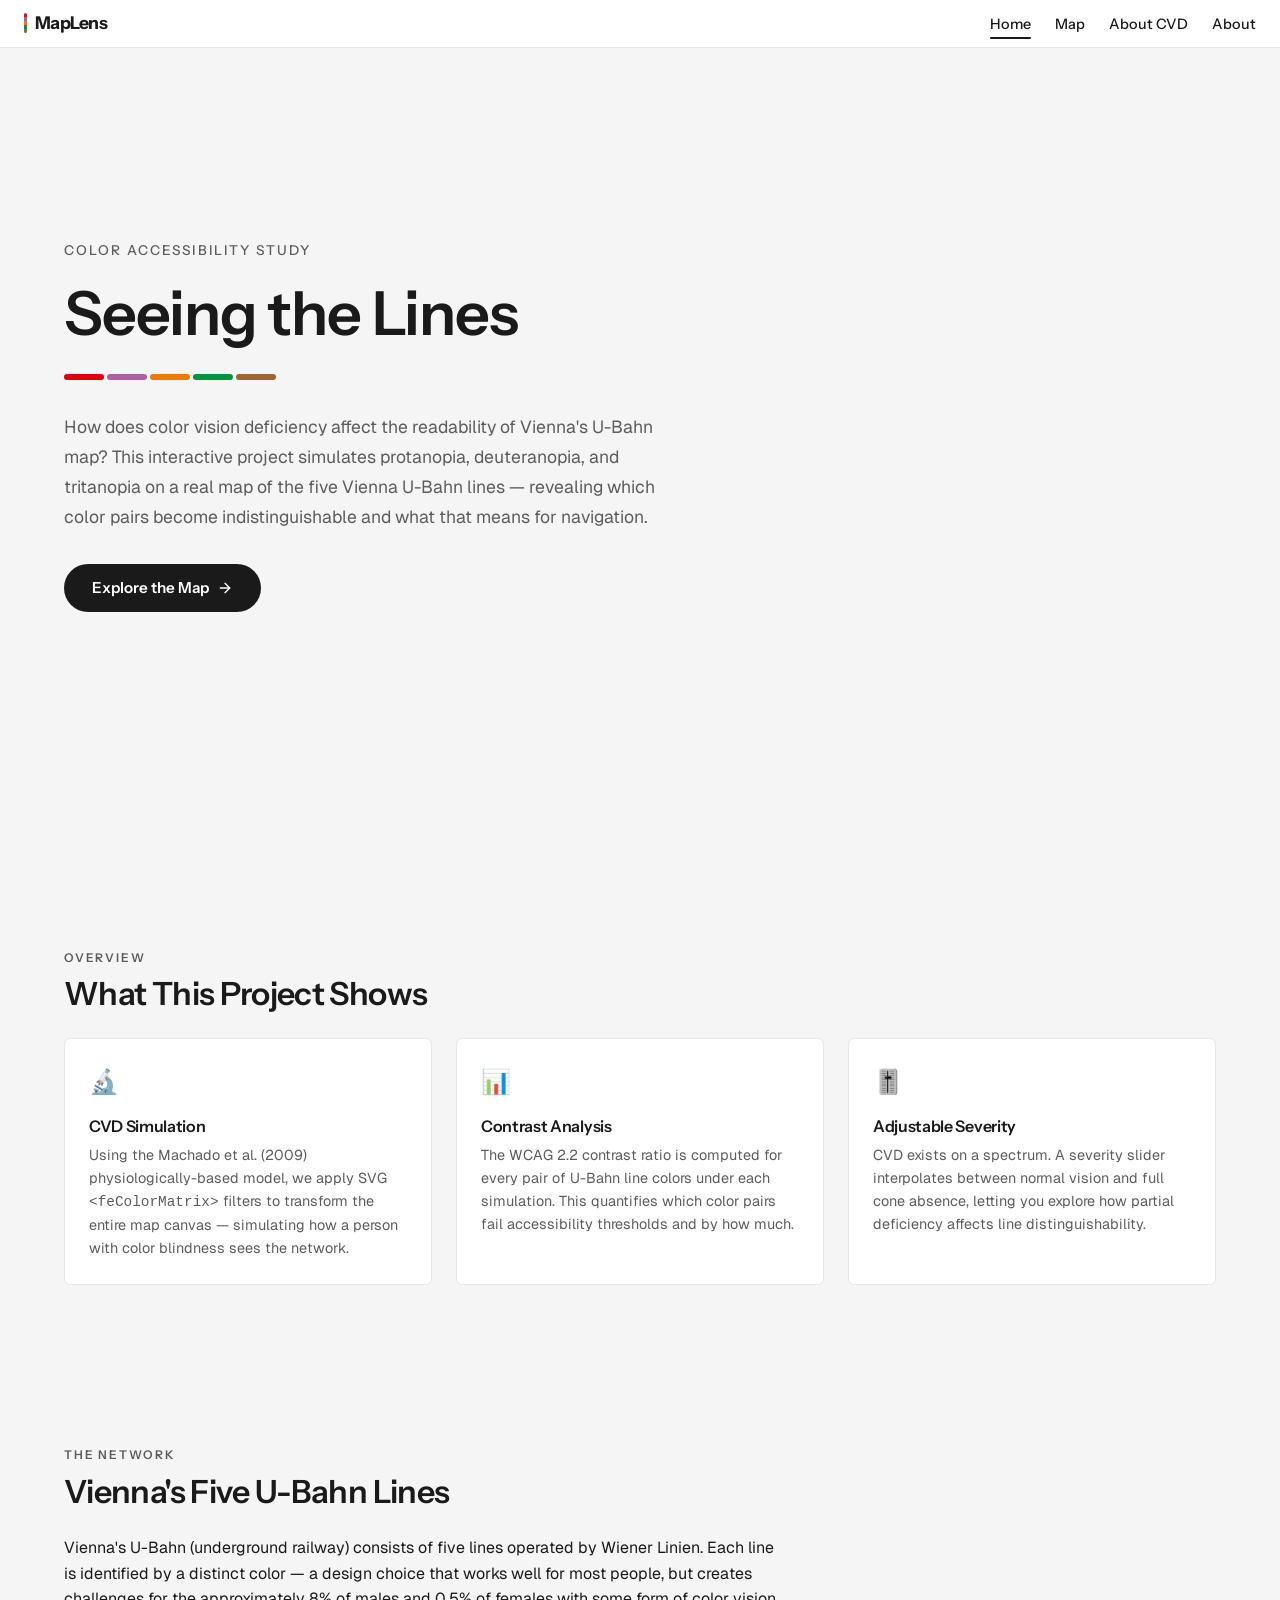
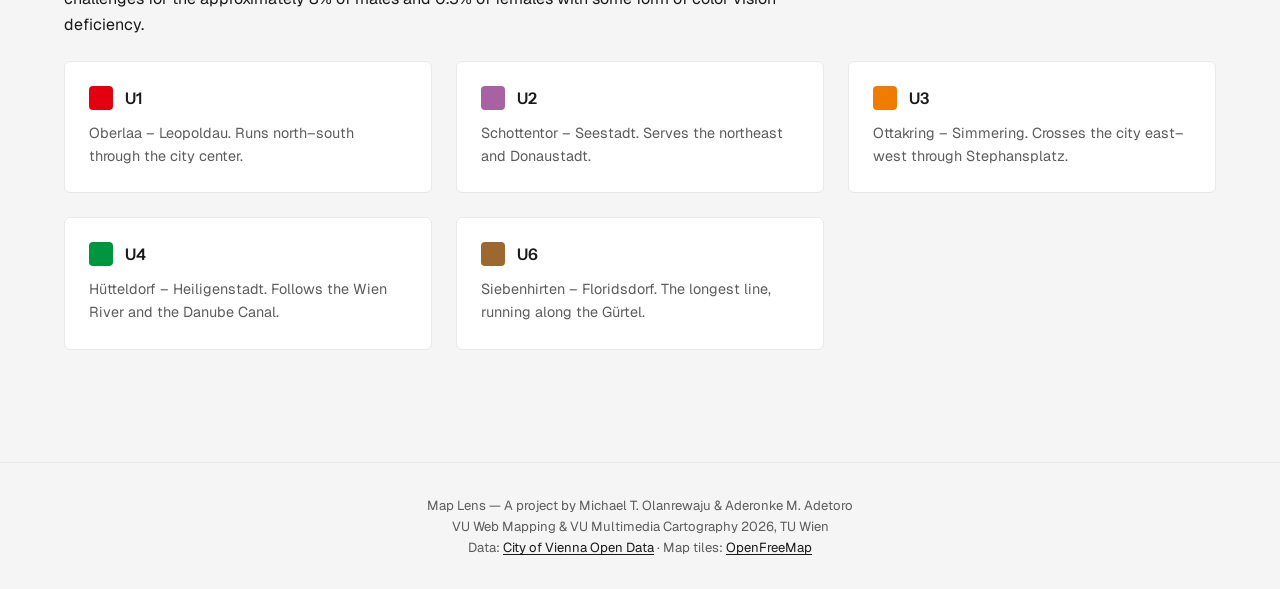
==== commit c9b154c9: "lines hex codes updated on index html" ====
--- a/index.html
+++ b/index.html
@@ -43,11 +43,11 @@
 
             <!-- U-Bahn color swatches — visual identity element -->
             <div class="hero__swatches" aria-hidden="true">
-                <div class="hero__swatch" style="background: #E20A17;"></div>
-                <div class="hero__swatch" style="background: #A762A5;"></div>
+                <div class="hero__swatch" style="background: #E3000F;"></div>
+                <div class="hero__swatch" style="background: #A862A4;"></div>
                 <div class="hero__swatch" style="background: #EF7C00;"></div>
                 <div class="hero__swatch" style="background: #00963F;"></div>
-                <div class="hero__swatch" style="background: #956734;"></div>
+                <div class="hero__swatch" style="background: #9D6830;"></div>
             </div>
 
             <p class="hero__description">
@@ -131,14 +131,14 @@
             <div class="card-grid mt-lg">
                 <div class="card">
                     <div style="display:flex; align-items:center; gap:12px; margin-bottom:12px;">
-                        <span style="width:24px;height:24px;border-radius:4px;background:#E20A17;flex-shrink:0;"></span>
+                        <span style="width:24px;height:24px;border-radius:4px;background:#E3000F;flex-shrink:0;"></span>
                         <h3 class="card__title" style="margin:0;">U1</h3>
                     </div>
                     <p class="card__text">Oberlaa – Leopoldau. Runs north–south through the city center.</p>
                 </div>
                 <div class="card">
                     <div style="display:flex; align-items:center; gap:12px; margin-bottom:12px;">
-                        <span style="width:24px;height:24px;border-radius:4px;background:#A762A5;flex-shrink:0;"></span>
+                        <span style="width:24px;height:24px;border-radius:4px;background:#A862A4;flex-shrink:0;"></span>
                         <h3 class="card__title" style="margin:0;">U2</h3>
                     </div>
                     <p class="card__text">Schottentor – Seestadt. Serves the northeast and Donaustadt.</p>
@@ -159,7 +159,7 @@
                 </div>
                 <div class="card">
                     <div style="display:flex; align-items:center; gap:12px; margin-bottom:12px;">
-                        <span style="width:24px;height:24px;border-radius:4px;background:#956734;flex-shrink:0;"></span>
+                        <span style="width:24px;height:24px;border-radius:4px;background:#9D6830;flex-shrink:0;"></span>
                         <h3 class="card__title" style="margin:0;">U6</h3>
                     </div>
                     <p class="card__text">Siebenhirten – Floridsdorf. The longest line, running along the Gürtel.</p>
@@ -172,7 +172,7 @@
     <!-- Footer -->
     <footer class="footer">
         <p>
-            Seeing the Lines — A project by Michael Olanrewaju &amp; Aderonke Adetoro<br>
+            Map Lens — A project by Michael T. Olanrewaju &amp; Aderonke M. Adetoro<br>
             VU Web Mapping &amp; VU Multimedia Cartography 2026, TU Wien<br>
             Data: <a href="https://www.data.gv.at/" target="_blank" rel="noopener">City of Vienna Open Data</a> · 
             Map tiles: <a href="https://openfreemap.org/" target="_blank" rel="noopener">OpenFreeMap</a>
--- a/style.css
+++ b/style.css
@@ -696,6 +696,11 @@
     border-radius: 0 !important;
 }
 
+/* Attribution: hide expanded text on page load, show only on click */
+.maplibregl-ctrl-attrib:not(.maplibregl-compact-show) .maplibregl-ctrl-attrib-inner {
+    display: none;
+}
+
 /* =====================================================
    LEGEND PILL  (bottom-center, Frame 33: 493×30px)
    bg #ffffff, r=8, p=8, gap=16, HORIZONTAL
@@ -862,21 +867,51 @@
         left: 8px;
         top: 8px;
         width: calc(100vw - 16px);
-        max-width: 297px;
+        max-width: 400px;
     }
 
     .map-controls {
-        top: 8px;
+        top: auto;
+        bottom: 80px;
         right: 8px;
     }
 
+    .maplibregl-ctrl-bottom-right {
+        bottom: 1px !important;
+        z-index: 500 !important;
+    }
+
+    .maplibregl-ctrl-attrib.maplibregl-compact-show {
+        z-index: 500 !important;
+    }
+
     .legend-bar {
-        bottom: 12px;
+        bottom: 16px;
+        z-index: 50;
         gap: 10px;
         padding: 7px 10px;
-        flex-wrap: wrap;
-        justify-content: center;
-        max-width: calc(100vw - 32px);
+        flex-wrap: nowrap;
+        max-width: calc(100vw - 24px);
+        overflow: hidden;
+    }
+
+    .legend-bar__item {
+        gap: 3px;
+        flex-shrink: 1;
+    }
+
+    .legend-bar__orig,
+    .legend-bar__sim {
+        width: 12px;
+        height: 12px;
+    }
+
+    .legend-bar__line {
+        width: 7px;
+    }
+
+    .legend-bar__name {
+        font-size: 11px;
     }
 
     .hero {
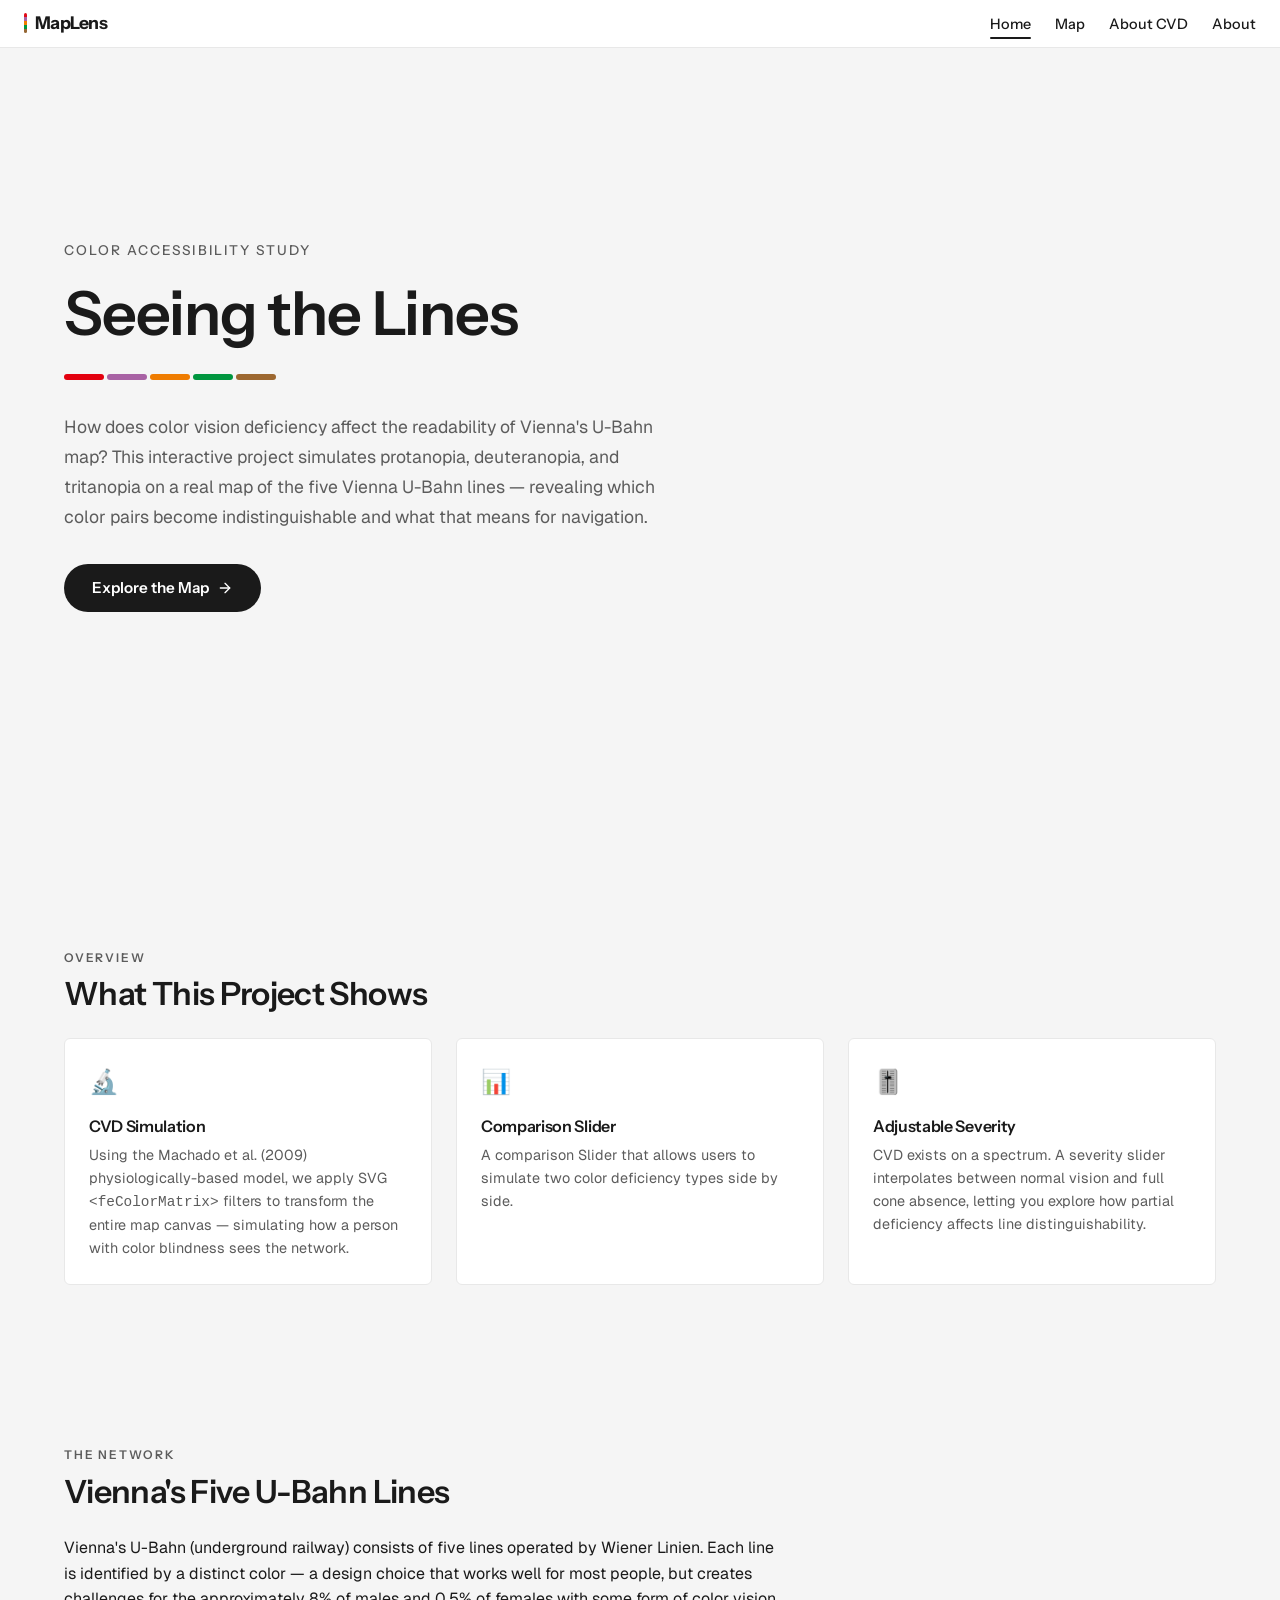
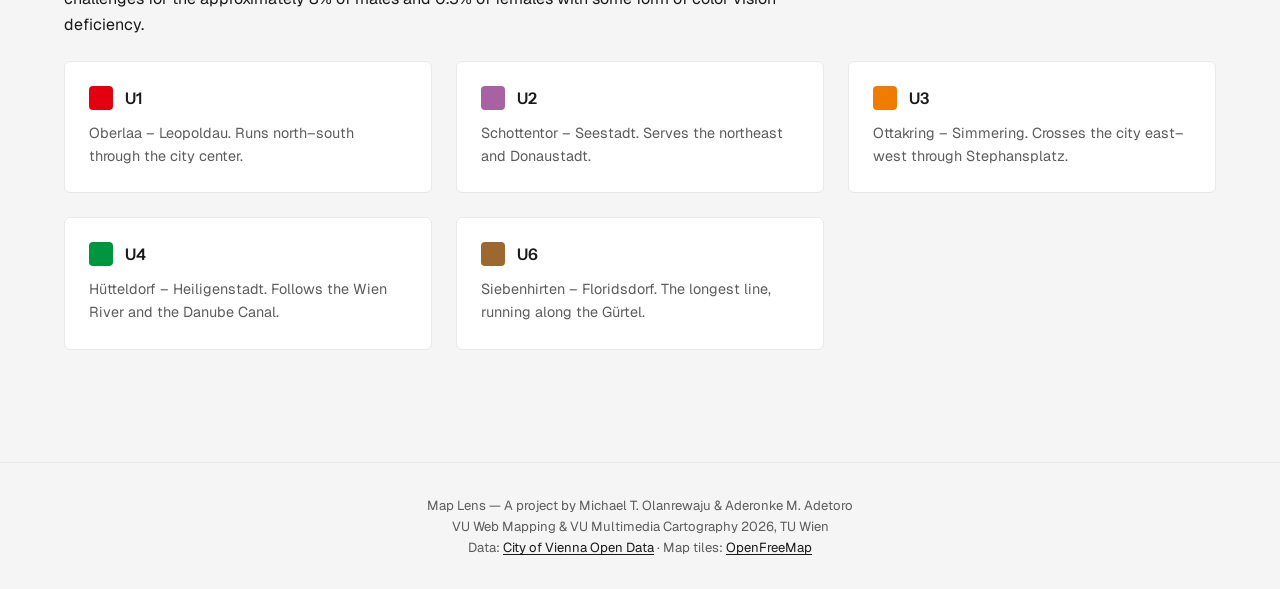
==== commit 9eddf72b: "style sheet ajusted to make about and about-cvd text styling and paragraph consistent. Minor content" ====
--- a/index.html
+++ b/index.html
@@ -89,15 +89,13 @@
                     </p>
                 </div>
 
-                <!-- Card 2: Contrast Analysis -->
+                <!-- Card 2: Comparison slider -->
                 <div class="card">
                     <div class="card__icon" aria-hidden="true">📊</div>
-                    <h3 class="card__title">Contrast Analysis</h3>
+                    <h3 class="card__title">Comparison Slider</h3>
                     <p class="card__text">
-                        The WCAG 2.2 contrast ratio is computed for every pair of 
-                        U-Bahn line colors under each simulation. This quantifies 
-                        which color pairs fail accessibility thresholds and by 
-                        how much.
+                        A comparison Slider that allows users to simulate two color
+                        deficiency types side by side.
                     </p>
                 </div>
 
--- a/style.css
+++ b/style.css
@@ -773,6 +773,10 @@
 
 /* ---------- Content Pages ---------- */
 .content-page {
+    /* Unified reading column: paragraphs, lists and headings all share the
+       same width so every text line starts and ends at the same points.
+       for about and about-cvd */
+    max-width: 75ch;
     padding-top: var(--space-2xl);
     padding-bottom: var(--space-3xl);
 }
@@ -788,6 +792,9 @@
 }
 
 .content-page p {
+    /* Fill the unified column instead of the global 65ch paragraph cap 
+    paragraph fill the same clumn as lists/heading*/
+    max-width: none;
     margin-bottom: var(--space-md);
     color: var(--color-text-muted);
 }
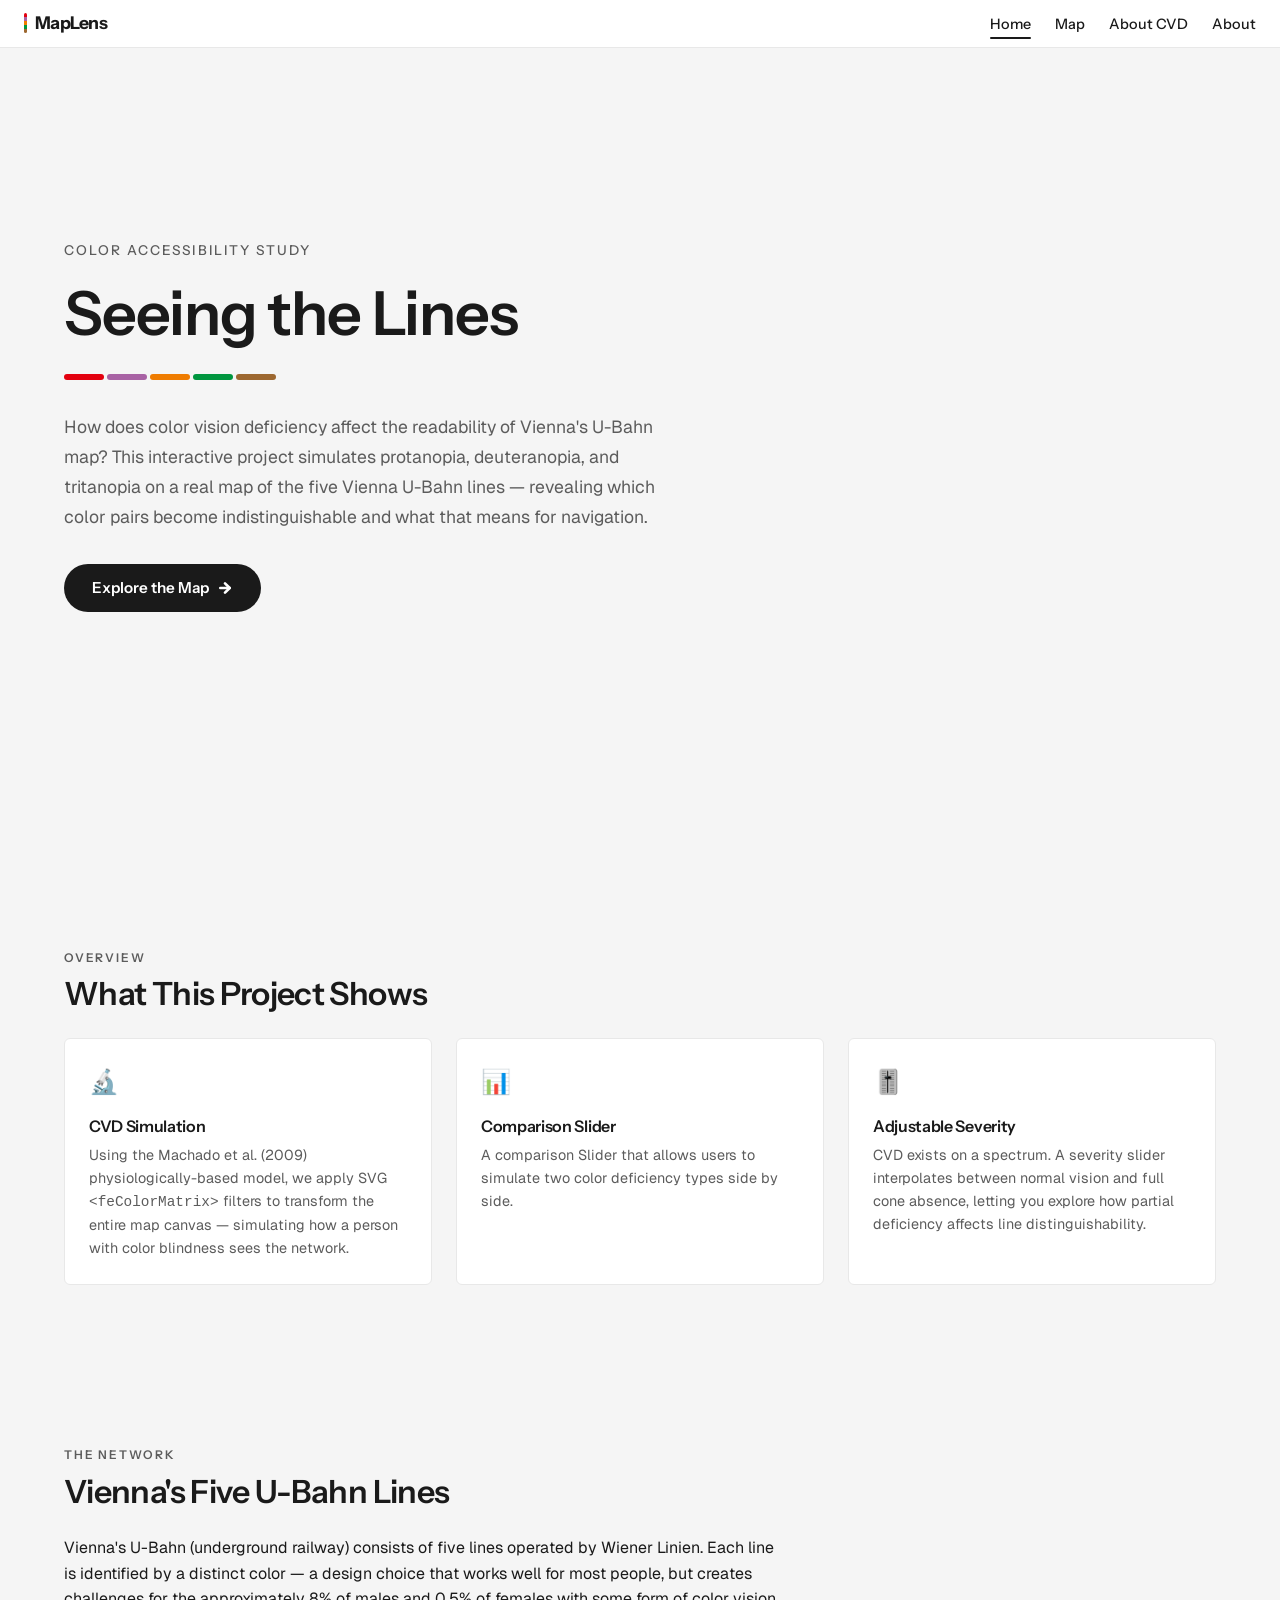
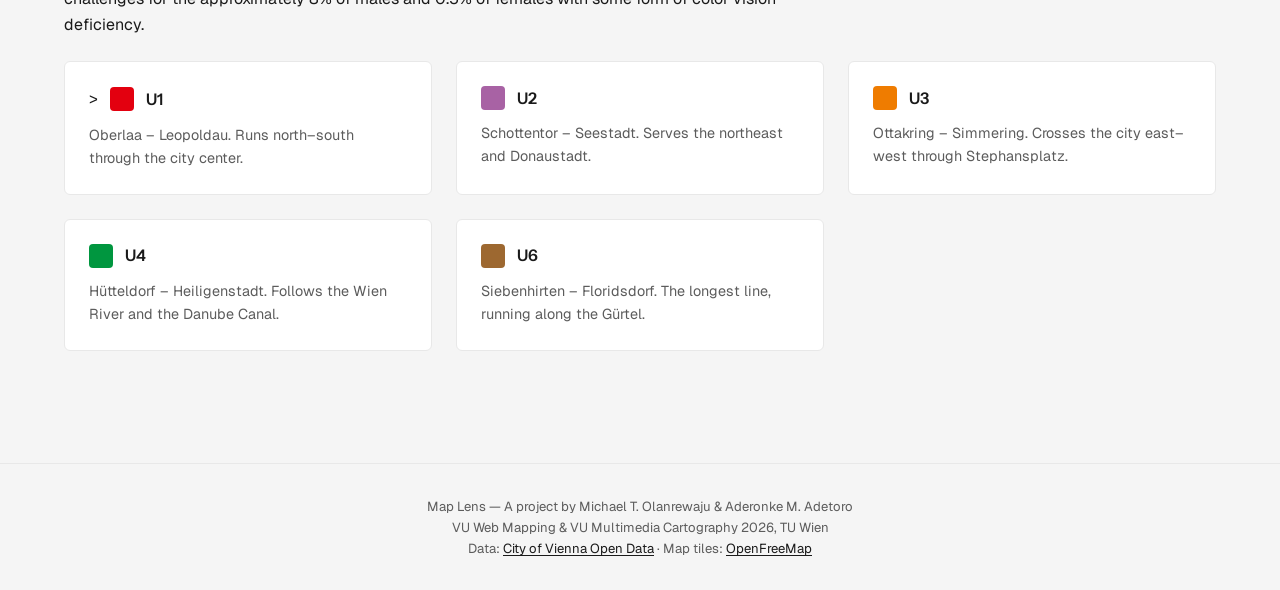
==== commit b652adaa: "all cdds adjusted to fit project objectives strictly. comments also adjusted." ====
--- a/index.html
+++ b/index.html
@@ -17,7 +17,7 @@
 </head>
 <body>
 
-    <!-- Navigation -->
+    <!-- pages Navigation -->
     <nav class="nav" aria-label="Main navigation">
         <a href="index.html" class="nav__logo">
             <span class="nav__logo-bar" aria-hidden="true"></span>
@@ -60,9 +60,9 @@
 
             <a href="map.html" class="hero__cta">
                 Explore the Map
-                <!-- Arrow icon (inline SVG for no external dependency) -->
+                <!-- Arrow icon for explore Map (inline SVG for no external dependency) -->
                 <svg xmlns="http://www.w3.org/2000/svg" viewBox="0 0 24 24" 
-                     fill="none" stroke="currentColor" stroke-width="2" 
+                     fill="none" stroke="currentColor" stroke-width="4" 
                      stroke-linecap="round" stroke-linejoin="round">
                     <line x1="5" y1="12" x2="19" y2="12"></line>
                     <polyline points="12 5 19 12 12 19"></polyline>
@@ -71,7 +71,7 @@
         </section>
 
 
-        <!-- What This Project Shows -->
+        <!-- What This Project Shows section -->
         <section class="page-content section" aria-label="Project overview">
             <p class="section__label">Overview</p>
             <h2 class="section__title">What This Project Shows</h2>
@@ -114,7 +114,7 @@
         </section>
 
 
-        <!-- The Vienna U-Bahn Network -->
+        <!-- The Vienna U-Bahn Network section-->
         <section class="page-content section" aria-label="U-Bahn network">
             <p class="section__label">The Network</p>
             <h2 class="section__title">Vienna's Five U-Bahn Lines</h2>
@@ -125,10 +125,11 @@
                 creates challenges for the approximately 8% of males and 0.5% 
                 of females with some form of color vision deficiency.
             </p>
-
+            <!--sectio for each ubahn line-->
             <div class="card-grid mt-lg">
                 <div class="card">
                     <div style="display:flex; align-items:center; gap:12px; margin-bottom:12px;">
+                        <!--for the color rectangles-->>
                         <span style="width:24px;height:24px;border-radius:4px;background:#E3000F;flex-shrink:0;"></span>
                         <h3 class="card__title" style="margin:0;">U1</h3>
                     </div>
--- a/style.css
+++ b/style.css
@@ -1,4 +1,4 @@
-/* ---------- CSS Custom Properties (Design Tokens) ---------- */
+/* ---- CSS Custom Properties (Design Tokens) ---- */
 :root {
     /* Grayscale palette */
     --color-bg: #f5f5f5;
@@ -10,15 +10,15 @@
     --color-border-light: #e8e8e8;
 
     /* Official Wiener Linien U-Bahn colors */
-    --u1-color: #E20A17;
+    --u1-color: #E3000F;
     /* Red */
-    --u2-color: #A762A5;
+    --u2-color: #A862A4;
     /* Purple/Violet */
     --u3-color: #EF7C00;
     /* Orange */
     --u4-color: #00963F;
     /* Green */
-    --u6-color: #956734;
+    --u6-color: #9D6830;
     /* Brown */
 
     /* Typography */
@@ -45,7 +45,7 @@
 }
 
 
-/* ---------- Reset & Base ---------- */
+/* ---- Reset & Base ---- */
 *,
 *::before,
 *::after {
@@ -86,7 +86,7 @@
 }
 
 
-/* ---------- Typography ---------- */
+/* ---- Typography ---- */
 h1,
 h2,
 h3,
@@ -115,7 +115,7 @@
 }
 
 
-/* ---------- Navigation ---------- */
+/* ---- Navigation ---- */
 .nav {
     position: fixed;
     top: 0;
@@ -204,7 +204,7 @@
 }
 
 
-/* ---------- Page Layout ---------- */
+/* ---- Page Layout ---- */
 .page-content {
     margin-top: var(--nav-height);
     padding: var(--space-2xl) var(--space-lg);
@@ -214,7 +214,7 @@
 }
 
 
-/* ---------- Hero Section (index.html) ---------- */
+/* ---- Hero Section (index.html) ---- */
 .hero {
     min-height: calc(100vh - var(--nav-height));
     display: flex;
@@ -289,7 +289,7 @@
 }
 
 
-/* ---------- Section blocks ---------- */
+/* ---- Section blocks ---- */
 .section {
     margin-bottom: var(--space-3xl);
 }
@@ -309,7 +309,7 @@
 }
 
 
-/* ---------- Card grid ---------- */
+/* ---- Card grid ---- */
 .card-grid {
     display: grid;
     grid-template-columns: repeat(auto-fit, minmax(280px, 1fr));
@@ -348,7 +348,7 @@
 }
 
 
-/* ---------- Map page ---------- */
+/* ---- Map page ---- */
 .map-body {
     overflow: hidden;
 }
@@ -366,9 +366,9 @@
     height: 100%;
 }
 
-/* =====================================================
+/* 
    SIMULATOR PANEL  (top-left, 297×330px from Figma)
-   ===================================================== */
+*/
 .sim-panel {
     position: absolute;
     top: 14px;
@@ -544,7 +544,7 @@
    Track: 220×12px — base #e2e4e8, active #02051f
    Knob: 12×12px white circle, border #747c90 0.2px
    Badge: 40×22px, bg #ebedf0, r=4, Geist 500 11px
-   ===================================================== */
+*/
 .slider-sublabels {
     display: flex;
     justify-content: space-between;
@@ -617,7 +617,7 @@
    CVD INFO BOX  (277×80px, bg #f9f9fa, border 0.5px #dbdde3, r=8, p=8)
    Inter 500 12px, lh 16px, color #333b4a
    Title bold #111419
-   ===================================================== */
+*/
 .cvd-info-box {
     background: #f9f9fa;
     border: 0.5px solid #dbdde3;
@@ -640,7 +640,7 @@
    Sidebar btn: 40×40, r=32 (full circle), white bg
    Zoom group: + top r=26.67 top only, − bottom no radius, border #dbdde3 0.6px
    Compass: 40×40, r=32 (full circle), white bg, gap=20 below zoom
-   ===================================================== */
+*/
 .map-controls {
     position: absolute;
     top: 16px;
@@ -706,7 +706,7 @@
    bg #ffffff, r=8, p=8, gap=16, HORIZONTAL
    Each item: [orig 14×14 r=4] [1px divider #333b4a] [sim 14×14 r=4] [Geist 600 11px label]
    gap between swatches group and label: 4px
-   ===================================================== */
+*/
 .legend-bar {
     position: absolute;
     bottom: 20px;
@@ -771,7 +771,7 @@
 }
 
 
-/* ---------- Content Pages ---------- */
+/* ---- Content Pages ---- */
 .content-page {
     /* Unified reading column: paragraphs, lists and headings all share the
        same width so every text line starts and ends at the same points.
@@ -825,7 +825,7 @@
 }
 
 
-/* ---------- Footer ---------- */
+/* ---- Footer ---- */
 .footer {
     border-top: 1px solid var(--color-border-light);
     padding: var(--space-xl) var(--space-lg);
@@ -845,7 +845,7 @@
 }
 
 
-/* ---------- Responsive Breakpoints ---------- */
+/* ---- Responsive Breakpoints ---- */
 
 @media (max-width: 600px) {
     .nav__toggle {
@@ -935,7 +935,7 @@
 }
 
 
-/* ---------- Utility Classes ---------- */
+/* ---- Utility Classes ---- */
 .visually-hidden {
     position: absolute;
     width: 1px;
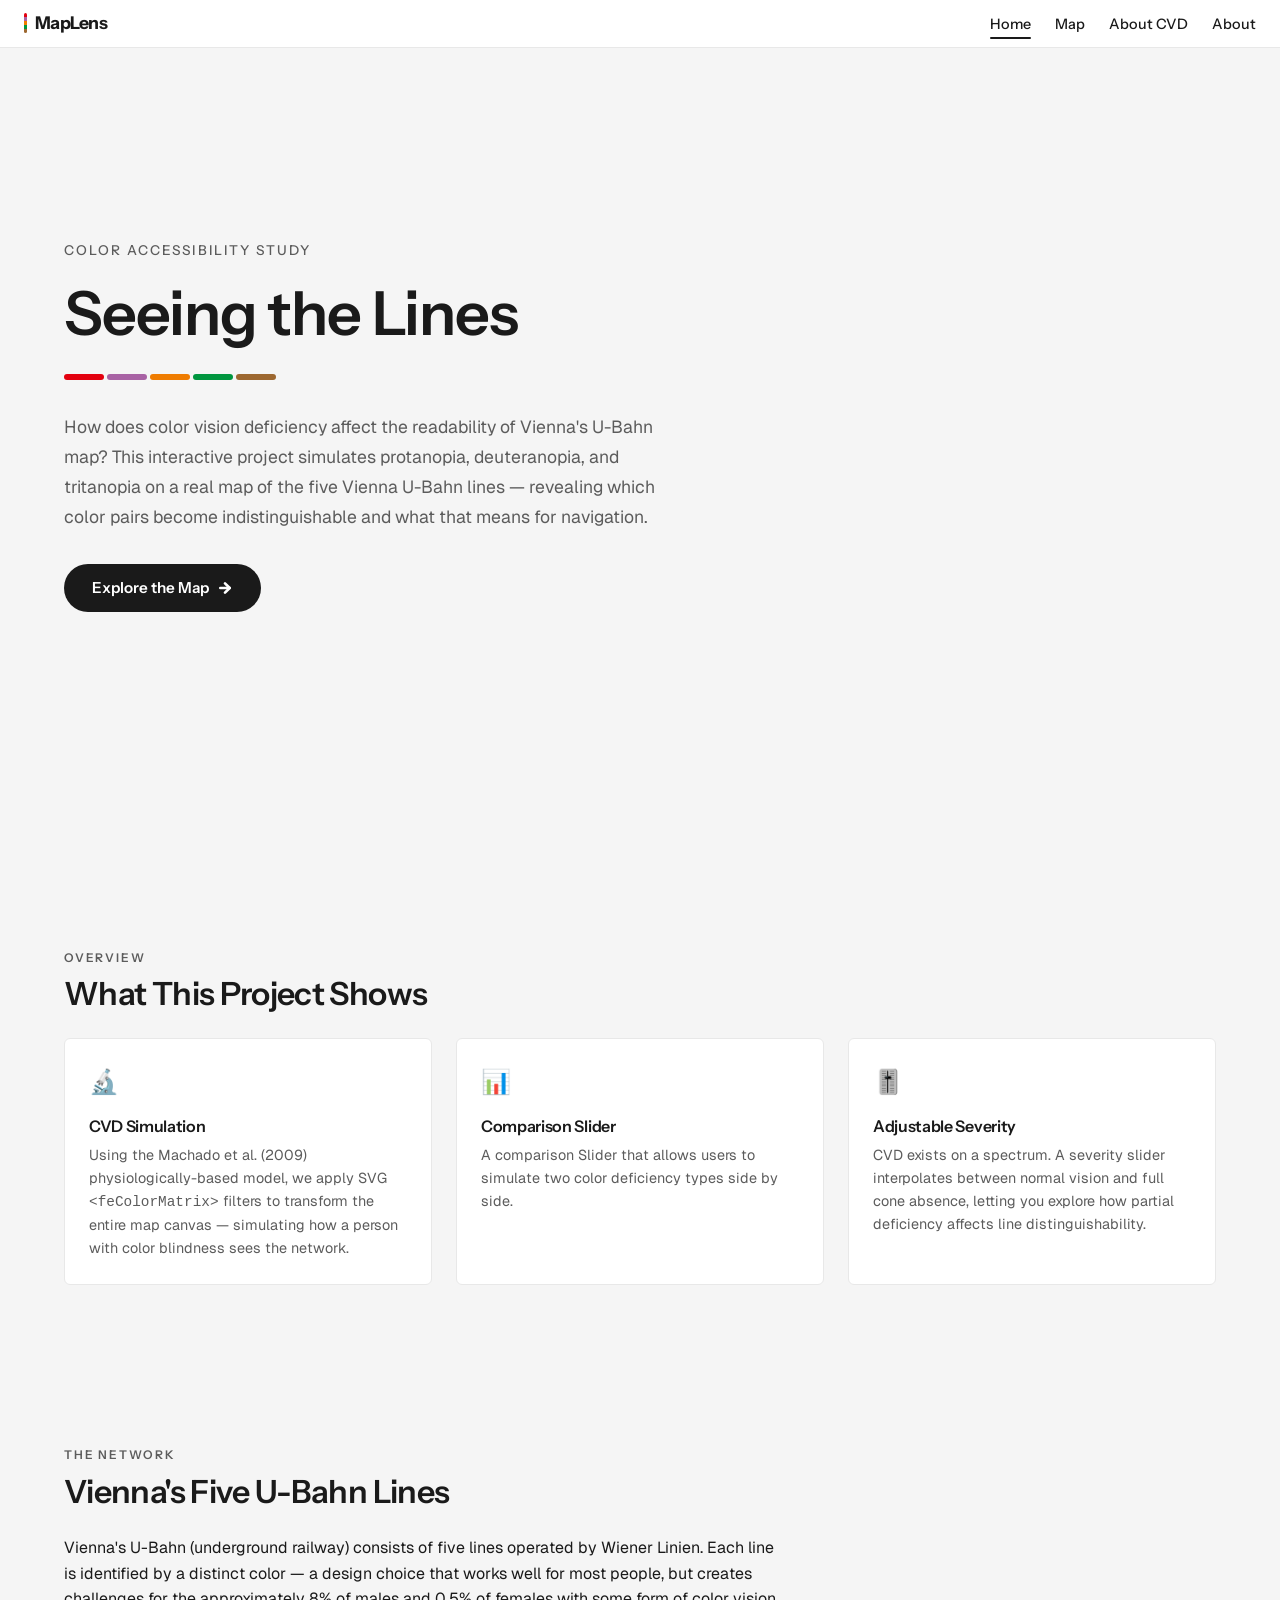
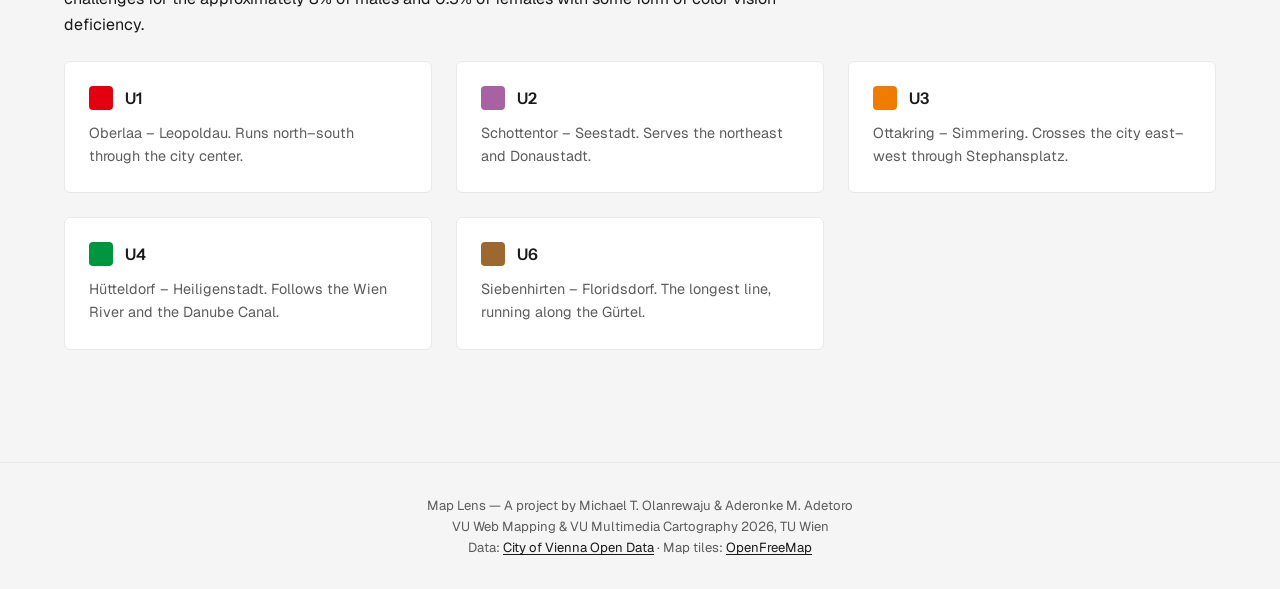
==== commit 8c4bec97: "Typo fixed on index and about html" ====
--- a/index.html
+++ b/index.html
@@ -129,7 +129,7 @@
             <div class="card-grid mt-lg">
                 <div class="card">
                     <div style="display:flex; align-items:center; gap:12px; margin-bottom:12px;">
-                        <!--for the color rectangles-->>
+                        <!--for the color rectangles-->
                         <span style="width:24px;height:24px;border-radius:4px;background:#E3000F;flex-shrink:0;"></span>
                         <h3 class="card__title" style="margin:0;">U1</h3>
                     </div>
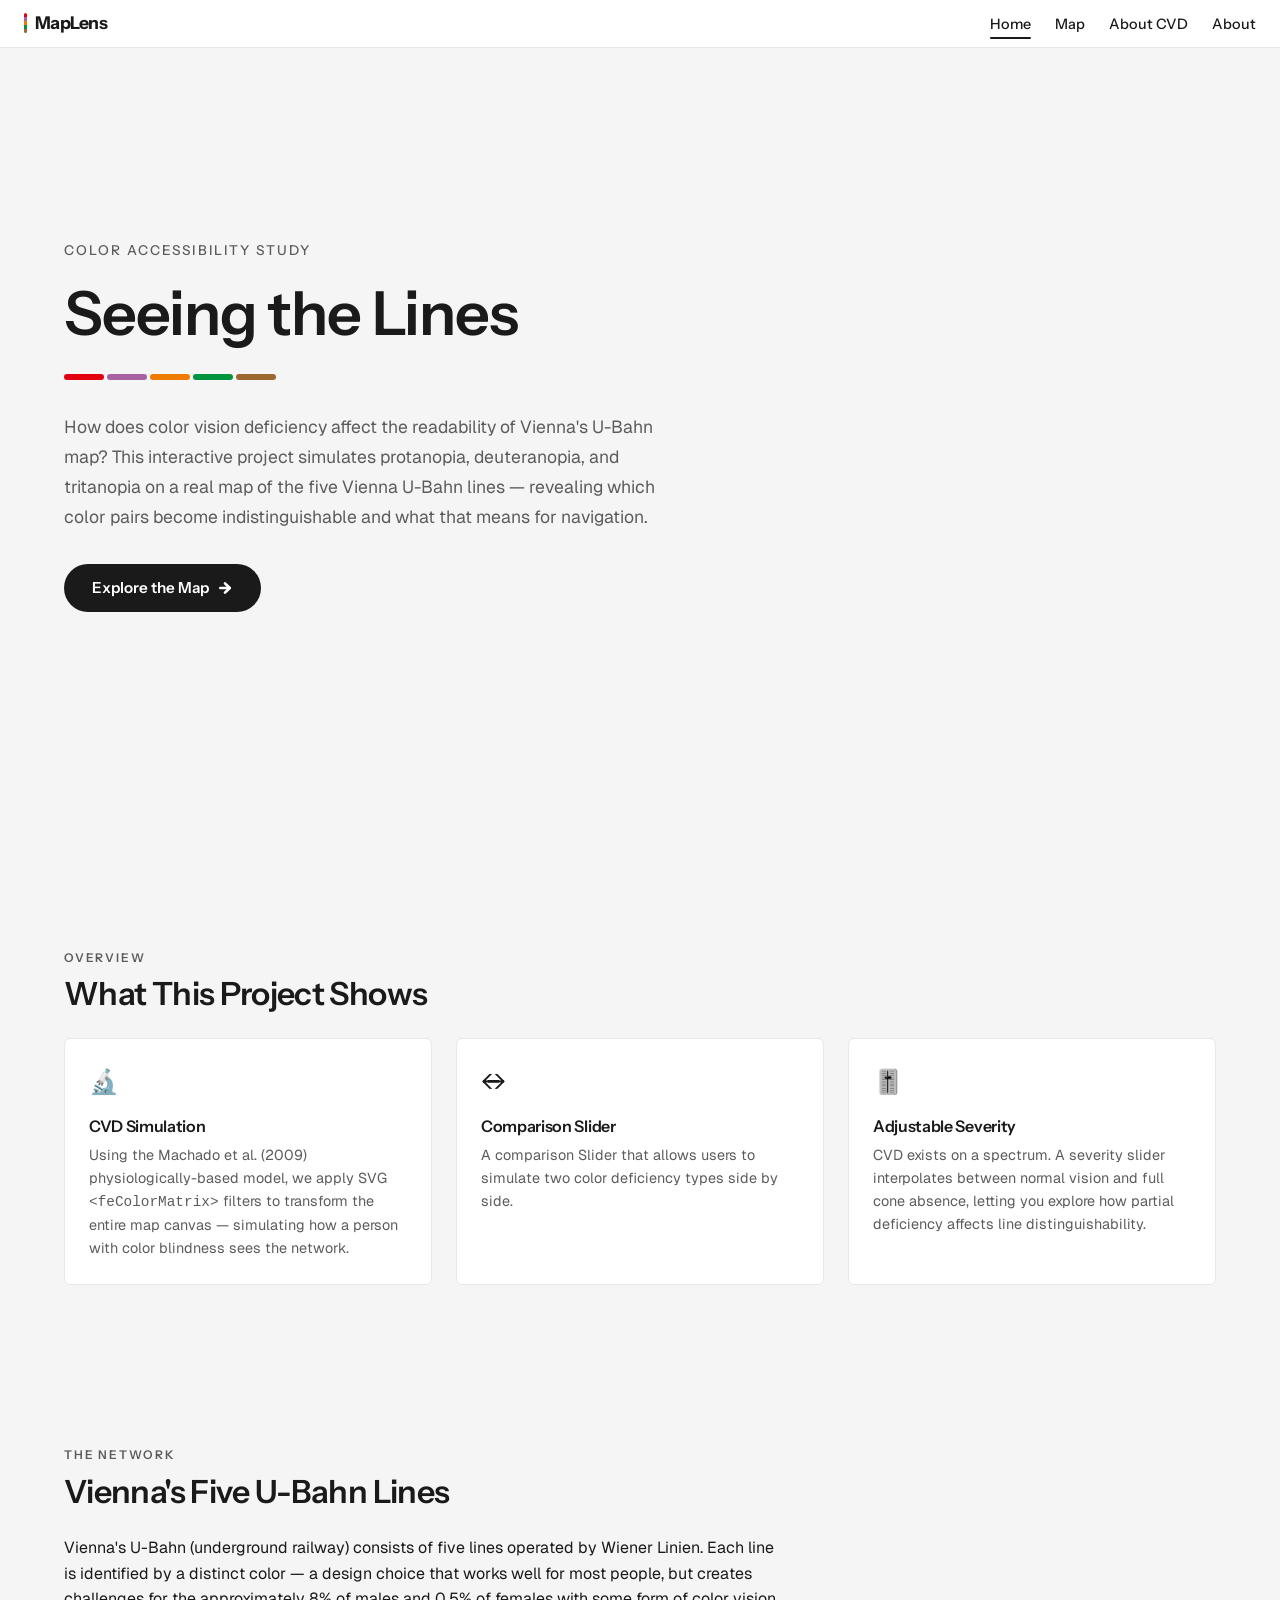
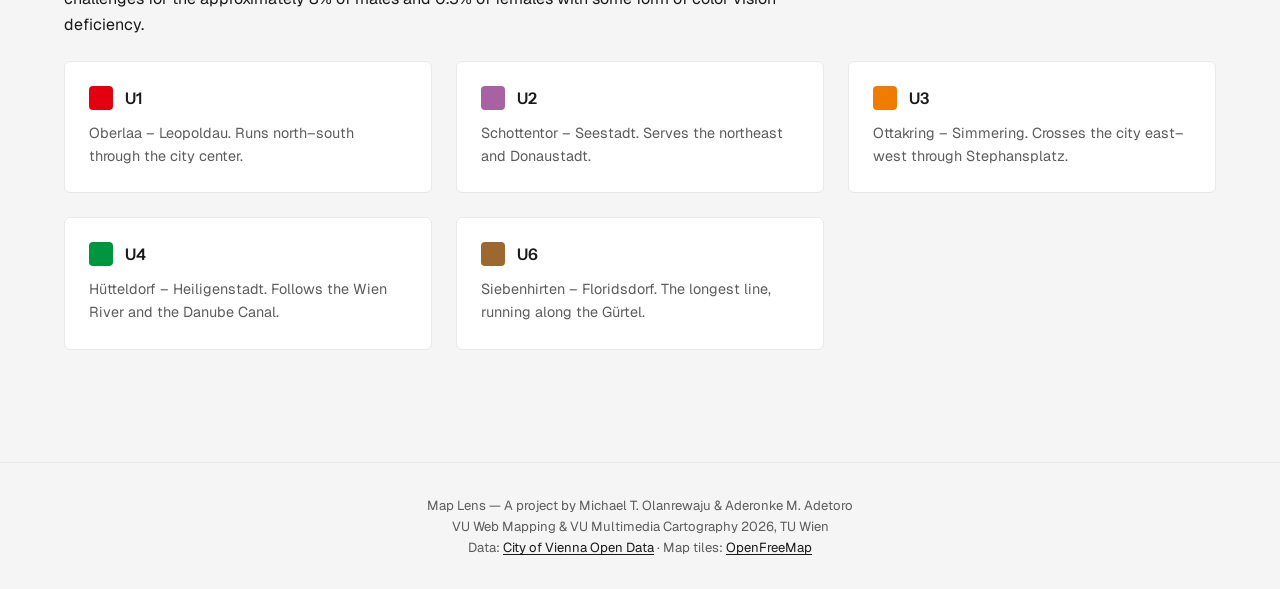
==== commit 5217dcba: "New Slider emoji updated to the index card 2" ====
--- a/index.html
+++ b/index.html
@@ -91,7 +91,7 @@
 
                 <!-- Card 2: Comparison slider -->
                 <div class="card">
-                    <div class="card__icon" aria-hidden="true">📊</div>
+                    <div class="card__icon" aria-hidden="true">↔️</div>
                     <h3 class="card__title">Comparison Slider</h3>
                     <p class="card__text">
                         A comparison Slider that allows users to simulate two color
--- a/style.css
+++ b/style.css
@@ -361,9 +361,27 @@
     bottom: 0;
 }
 
-#map {
+#map-left,
+#map-right {
     width: 100%;
     height: 100%;
+}
+
+/* Right map stays hidden until compare mode is active */
+#map-right {
+    position: absolute;
+    top: 0;
+    left: 0;
+    visibility: hidden;
+}
+
+#map-right.visible {
+    visibility: visible;
+}
+
+/* Generic visibility utility */
+.hidden {
+    display: none !important;
 }
 
 /* 
@@ -770,6 +788,74 @@
     color: #111419;
 }
 
+/* =====================================================
+   COMPARISON SLIDER
+   - Compare toggle button (active state)
+   - Compare panel (dual deficiency/severity controls)
+   - mapbox-gl-compare divider styling
+   ===================================================== */
+
+/* Highlight the compare-toggle button while compare mode is active */
+.map-ctrl.active {
+    background: #ebedf0;
+}
+
+/* Comparison panel reuses .sim-panel layout, slightly wider for dual controls */
+.compare-panel {
+    width: 360px;
+}
+
+/* Groups the deficiency-type tabs + severity slider for one side
+   (Left Map / Right Map) into a single subtly-shaded container */
+.compare-side-group {
+    display: flex;
+    flex-direction: column;
+    gap: 16px;
+    padding: 4px;
+    background: #f5f6f8;
+    border-radius: 6px;
+}
+
+/* "Left Map" / "Right Map" sub-label next to "Deficiency type" */
+.compare-side-label {
+    font-family: var(--font-body);
+    font-size: 12px;
+    font-weight: 00;
+    color: #333b4a;
+    margin-left: 4px;
+}
+
+.compare-side-label::before {
+    content: '\00B7';
+    margin-right: 4px;
+    color: #768196;
+}
+
+/* mapbox-gl-compare divider — restyle to match MapLens visuals.
+   The plugin miscalculates its vertical offset inside a
+   position: fixed container, so pin it back to the top. */
+.compare-active .mapboxgl-compare {
+    top: 0 !important;
+    height: 100% !important;
+    width: 3px;
+    z-index: 90;
+}
+
+.compare-active .mapboxgl-compare .compare-swiper-vertical {
+    width: 36px;
+    height: 36px;
+    left: -18px;
+    margin: -18px 1px 0;
+    background-color: #ffffff;
+    background-image: url("data:image/svg+xml,%3Csvg xmlns='http://www.w3.org/2000/svg' width='20' height='20' viewBox='0 0 20 20' fill='none'%3E%3Cpath d='M7 4L2 10L7 16' stroke='%2302051f' stroke-width='1.6' stroke-linecap='round' stroke-linejoin='round'/%3E%3Cpath d='M13 4L18 10L13 16' stroke='%2302051f' stroke-width='1.6' stroke-linecap='round' stroke-linejoin='round'/%3E%3C/svg%3E");
+    background-repeat: no-repeat;
+    background-position: center;
+    box-shadow: 0 1px 4px rgba(0, 0, 0, 0.18);
+}
+
+/* Compare legend (bottom-center, shown only in compare mode)
+   inherits .legend-bar positioning/shape — chips show left-sim -> right-sim */
+
 
 /* ---- Content Pages ---- */
 .content-page {
@@ -894,7 +980,7 @@
 
     .legend-bar {
         bottom: 16px;
-        z-index: 50;
+        z-index: 100;
         gap: 10px;
         padding: 7px 10px;
         flex-wrap: nowrap;
